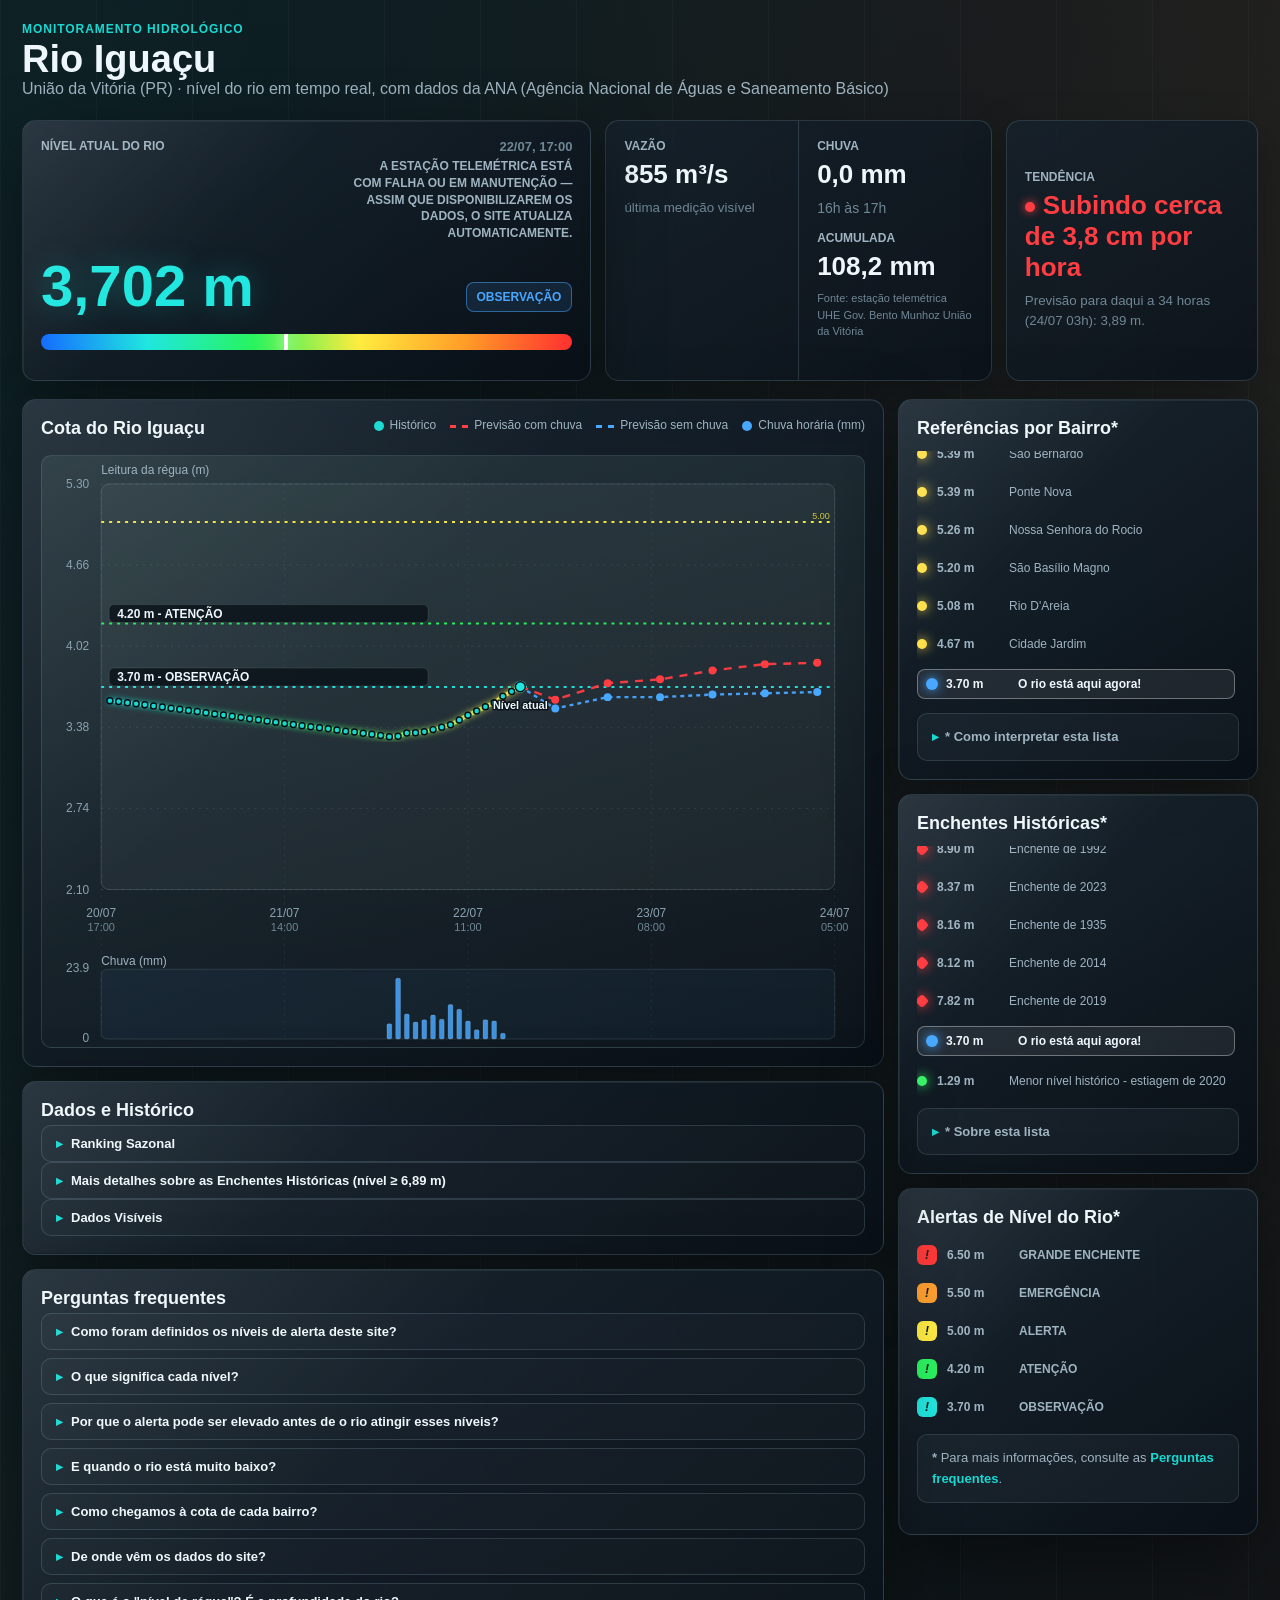
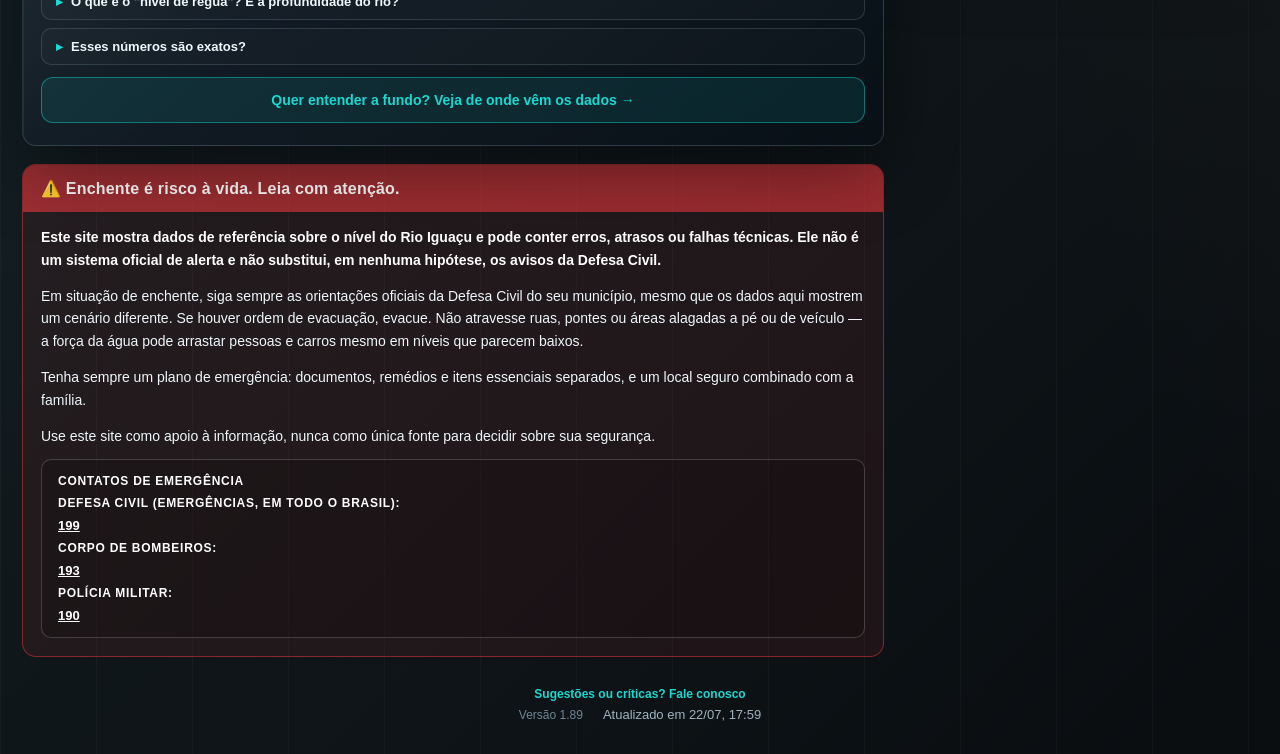
==== public/index.html @ f1416394 "v1.89 - ajustes de espacamento Chuva/Vazao" ====
<!doctype html>
<html lang="pt-BR">
<head>
<meta charset="utf-8">
<meta name="viewport" content="width=device-width, initial-scale=1">
<title>Nível do Rio Iguaçu Hoje - União da Vitória e Porto União | Monitor em Tempo Real</title>
<meta name="description" content="Nível do Rio Iguaçu em tempo real em União da Vitória (PR) e Porto União (SC): cota atual, vazão, chuva, previsão de 48h e alertas de enchente, com dados oficiais da ANA.">
<link rel="canonical" href="https://rioiguacu.com/">
<link rel="icon" href="/favicon.ico" sizes="any">
<link rel="icon" type="image/png" sizes="32x32" href="/favicon-32x32.png">
<link rel="icon" type="image/png" sizes="16x16" href="/favicon-16x16.png">
<link rel="apple-touch-icon" sizes="180x180" href="/apple-touch-icon.png">
<link rel="icon" type="image/png" sizes="192x192" href="/android-chrome-192x192.png">
<link rel="icon" type="image/png" sizes="512x512" href="/android-chrome-512x512.png">
<meta property="og:type" content="website">
<meta property="og:url" content="https://rioiguacu.com/">
<meta property="og:title" content="Rio Iguaçu Hoje: nível, vazão, chuva e alerta de enchente em tempo real">
<meta property="og:description" content="Site gratuito e público pra acompanhar o Rio Iguaçu em União da Vitória (PR) e Porto União (SC): cota atual, vazão, chuva, previsão de 48h e alertas de enchente, com dados oficiais da ANA, atualizados a cada 5 minutos.">
<meta property="og:image" content="https://rioiguacu.com/og-image.png">
<meta property="og:image:width" content="630">
<meta property="og:image:height" content="630">
<meta property="og:image:alt" content="Logo do Rio Iguaçu Hoje">
<meta property="og:locale" content="pt_BR">
<meta name="twitter:card" content="summary">
<meta name="twitter:title" content="Rio Iguaçu Hoje: nível, vazão, chuva e alerta de enchente em tempo real">
<meta name="twitter:description" content="Site gratuito e público pra acompanhar o Rio Iguaçu em União da Vitória (PR) e Porto União (SC): cota atual, vazão, chuva, previsão de 48h e alertas de enchente, com dados oficiais da ANA.">
<meta name="twitter:image" content="https://rioiguacu.com/og-image.png">
<link rel="stylesheet" href="styles.css?v=1.89">
<script type="application/ld+json">
{
"@context": "https://schema.org",
"@type": "WebSite",
"name": "Monitor Rio Iguaçu",
"url": "https://rioiguacu.com/",
"description": "Monitoramento em tempo real do nível do Rio Iguaçu em União da Vitória (PR) e Porto União (SC), com dados oficiais da ANA (Agência Nacional de Águas e Saneamento Básico).",
"inLanguage": "pt-BR",
"about": {
"@type": "Place",
"name": "Rio Iguaçu em União da Vitória e Porto União"
}
}
</script>
</head>
<body>
<main class="shell">
<header class="topbar">
<div>
<p class="eyebrow">Monitoramento Hidrológico</p>
<h1>Rio Iguaçu</h1>
<p class="subtitle">União da Vitória (PR) · nível do rio em tempo real, com dados da ANA (Agência Nacional de Águas e Saneamento Básico)</p>
<p class="source-note" id="sourceNote"></p>
</div>
</header>

<section class="hero-grid">
<article class="level-card depth" data-nosnippet>
<div class="card-head">
<span>Nível atual do rio</span>
<div class="card-head-time">
<strong id="lastTime">--/-- --:--</strong>
<span id="delayWarning" class="delay-warning" hidden>A estação telemétrica está com falha ou em manutenção — assim que disponibilizarem os dados, o site atualiza automaticamente.</span>
</div>
</div>
<div class="level-wrap">
<div id="levelValue" class="level-value">--,-- m</div>
<div id="levelBadge" class="level-badge">Aguardando dados</div>
</div>
<div class="gauge">
<div class="gauge-fill"></div>
<div id="gaugeMarker" class="gauge-marker"></div>
</div>
</article>

<article class="metric-card metric-split" data-nosnippet>
<div class="metric-block">
<span>Vazão</span>
<strong id="flowValue">-- m³/s</strong>
<small>última medição visível</small>
</div>
<div class="metric-block">
<span>Chuva</span>
<strong id="rainValue">-- mm</strong>
<small id="rainHora" class="rain-hora">--h às --h</small>
<span class="rain-accum-label">Acumulada</span>
<strong id="rainAccum">-- mm</strong>
<small class="rain-fonte">Fonte: estação telemétrica UHE Gov. Bento Munhoz União da Vitória</small>
</div>
</article>

<article class="metric-card" data-nosnippet>
<span>Tendência</span>
<strong id="trendValue">--</strong>
<small id="forecastAlert">previsão em análise</small>
</article>
</section>

<section class="main-grid">
<article class="chart-panel depth">
<div class="panel-title">
<div>
<h2>Cota do Rio Iguaçu</h2>
</div>
<div class="legend-mini">
<span><i class="dot history"></i>Histórico</span>
<span id="legendForecastSingle" hidden><i class="line wet"></i>Previsão</span>
<span id="legendForecastWet"><i class="line wet"></i>Previsão com chuva</span>
<span id="legendForecastDry"><i class="line dry"></i>Previsão sem chuva</span>
<span><i class="dot rain"></i>Chuva horária (mm)</span>
</div>
</div>
<div class="chart-wrap">
<div id="chart" class="chart"></div>
<div id="chartTooltip" class="chart-tooltip" hidden></div>
</div>
<pre id="diagnosticBox" class="diagnostic" hidden></pre>
</article>

<aside class="side-panel">
<article class="references depth">
<h2>Referências por Bairro*</h2>
<div id="bairrosList" class="reference-list"></div>
<details class="reference-note">
<summary><span class="note-mark">*</span> Como interpretar esta lista</summary>
<p>A cota de cada bairro mostra com quantos metros na régua do rio a água começa a alcançar os primeiros terrenos daquele bairro (as partes mais baixas). É um valor aproximado e estimado — não deve ser tomado como certeza: a situação real pode variar conforme a localização e a altura do seu terreno dentro do bairro — há casas que a água alcança antes, e outras bem depois. O cálculo usa os endereços do Censo do IBGE e o mapa de altitudes do terreno do Governo do Paraná. Estas informações não substituem os avisos oficiais: em caso de emergência, siga sempre a Defesa Civil (fone 199).</p>
</details>
</article>
<article class="references depth">
<h2>Enchentes Históricas*</h2>
<div id="enchentesList" class="reference-list"></div>
<details class="reference-note">
<summary><span class="note-mark">*</span> Sobre esta lista</summary>
<p>Maiores enchentes já registradas e o menor nível histórico, para comparação com o nível atual do rio.</p>
</details>
</article>
<article class="alerts depth">
<h2>Alertas de Nível do Rio*</h2>
<div id="alertList" class="alert-list"></div>
<p class="reference-note"><span class="note-mark">*</span> Para mais informações, consulte as <a href="#faqSection">Perguntas frequentes</a>.</p>
</article>
</aside>

<section class="tabs-panel depth">
<h2>Dados e Histórico</h2>
<div class="faq-list">

<details class="faq-item">
<summary>Ranking Sazonal</summary>
<div class="ranking-grid" style="margin-top:10px;">
<p class="subtitle rank-sub-1" style="margin-bottom:6px;"><strong>Todos os anos</strong> — em que mês o rio atingiu o pico de cada ano (o nível mais alto do ano) · 1930–2025</p>
<div class="table-wrap table-wrap-full rank-table-1">
<table>
<thead><tr><th>Mês</th><th>Anos em que foi o pico do ano</th></tr></thead>
<tbody>
<tr><td>Outubro</td><td>20</td></tr>
<tr><td>Junho</td><td>13</td></tr>
<tr><td>Julho</td><td>9</td></tr>
<tr><td>Maio</td><td>8</td></tr>
<tr><td>Agosto</td><td>8</td></tr>
<tr><td>Dezembro</td><td>8</td></tr>
<tr><td>Janeiro</td><td>7</td></tr>
<tr><td>Setembro</td><td>7</td></tr>
<tr><td>Março</td><td>5</td></tr>
<tr><td>Fevereiro</td><td>4</td></tr>
<tr><td>Novembro</td><td>4</td></tr>
<tr><td>Abril</td><td>3</td></tr>
</tbody>
</table>
</div>
<p class="subtitle rank-sub-2" style="margin-bottom:6px;"><strong>Só as grandes enchentes</strong> — em que mês ocorreu o pico de cada episódio de cheia (nível ≥ 6,89 m) · 1930–2025</p>
<div class="table-wrap table-wrap-full rank-table-2">
<table>
<thead><tr><th>Mês</th><th>Episódios de cheia (≥6,89 m)</th></tr></thead>
<tbody>
<tr><td>Outubro</td><td>4</td></tr>
<tr><td>Junho</td><td>3</td></tr>
<tr><td>Janeiro</td><td>1</td></tr>
<tr><td>Maio</td><td>1</td></tr>
<tr><td>Julho</td><td>1</td></tr>
<tr><td>Agosto</td><td>1</td></tr>
<tr><td>Setembro</td><td>1</td></tr>
<tr><td>Fevereiro</td><td>0</td></tr>
<tr><td>Março</td><td>0</td></tr>
<tr><td>Abril</td><td>0</td></tr>
<tr><td>Novembro</td><td>0</td></tr>
<tr><td>Dezembro</td><td>0</td></tr>
</tbody>
</table>
</div>
</div>
<p class="reference-note">Fonte: ANA/HidroWeb (estação 65310000, série histórica 1930–2023) e estação telemétrica 65310001 (2024 em diante).</p>
</details>

<details class="faq-item">
<summary>Mais detalhes sobre as Enchentes Históricas (nível ≥ 6,89 m)</summary>
<p class="subtitle" style="margin:10px 0 10px;">Todos os episódios de enchente registrados desde 1930: data de início e fim, duração e o dia em que o rio atingiu o pico.</p>
<div class="table-wrap table-wrap-full">
<table>
<thead>
<tr>
<th>Início</th>
<th>Fim</th>
<th>Duração (dias)</th>
<th>Nível de pico (m)</th>
<th>Data do pico</th>
<th>Mês do pico</th>
</tr>
</thead>
<tbody>
<tr>
<td>08/07/1983</td>
<td>06/08/1983</td>
<td>30</td>
<td>10,42 m</td>
<td>18/07/1983</td>
<td>Julho</td>
</tr>
<tr>
<td>30/05/1992</td>
<td>17/06/1992</td>
<td>19</td>
<td>8,90 m</td>
<td>08/06/1992</td>
<td>Junho</td>
</tr>
<tr>
<td>10/10/2023</td>
<td>17/11/2023</td>
<td>39</td>
<td>8,37 m</td>
<td>20/10/2023</td>
<td>Outubro</td>
</tr>
<tr>
<td>09/10/1935</td>
<td>25/10/1935</td>
<td>17</td>
<td>8,16 m</td>
<td>17/10/1935</td>
<td>Outubro</td>
</tr>
<tr>
<td>09/06/2014</td>
<td>23/06/2014</td>
<td>15</td>
<td>8,12 m</td>
<td>17/06/2014</td>
<td>Junho</td>
</tr>
<tr>
<td>06/06/2019</td>
<td>11/06/2019</td>
<td>6</td>
<td>7,82 m</td>
<td>08/06/2019</td>
<td>Junho</td>
</tr>
<tr>
<td>03/08/1957</td>
<td>22/08/1957</td>
<td>20</td>
<td>7,28 m</td>
<td>20/08/1957</td>
<td>Agosto</td>
</tr>
<tr>
<td>05/10/1993</td>
<td>10/10/1993</td>
<td>6</td>
<td>7,25 m</td>
<td>06/10/1993</td>
<td>Outubro</td>
</tr>
<tr>
<td>07/10/1998</td>
<td>15/10/1998</td>
<td>9</td>
<td>7,19 m</td>
<td>12/10/1998</td>
<td>Outubro</td>
</tr>
<tr>
<td>08/05/2010</td>
<td>09/05/2010</td>
<td>2</td>
<td>7,00 m</td>
<td>08/05/2010</td>
<td>Maio</td>
</tr>
<tr>
<td>17/09/1957</td>
<td>25/09/1957</td>
<td>9</td>
<td>6,95 m</td>
<td>24/09/1957</td>
<td>Setembro</td>
</tr>
<tr>
<td>13/01/1971</td>
<td>13/01/1971</td>
<td>1</td>
<td>6,89 m</td>
<td>13/01/1971</td>
<td>Janeiro</td>
</tr>
</tbody>
</table>
</div>
<p class="reference-note">Critério: nível ≥ 6,89 m (cheia de 10 anos / limite de zoneamento, SEC-CORPRERI). Dias com esse nível a até 15 dias de intervalo foram agrupados no mesmo episódio. Fonte: ANA/HidroWeb (estação 65310000, série histórica 1930–2023) e estação telemétrica 65310001 (2024 em diante).</p>
</details>

<details class="faq-item" data-nosnippet>
<summary>Dados Visíveis <span id="sourceLabel"></span></summary>
<div class="table-wrap">
<table>
<thead>
<tr>
<th>Data/hora</th>
<th>Régua</th>
<th>Vazão</th>
<th>Chuva</th>
<th>Acum.</th>
</tr>
</thead>
<tbody id="dataRows"></tbody>
</table>
</div>
</details>

</div>
</section>

<section class="faq-panel depth" id="faqSection">
<h2>Perguntas frequentes</h2>
<div class="faq-list">
<details class="faq-item">
<summary>Como foram definidos os níveis de alerta deste site?</summary>
<p>A partir do histórico real do Rio Iguaçu em União da Vitória: quase um século de medições diárias da ANA. Quanto mais raro um nível foi ao longo desse histórico, mais alto o degrau de alerta que ele recebe.</p>
<details>
<summary>Ver metodologia</summary>
<p>Os níveis foram definidos por análise estatística da série histórica de medições diárias do Rio Iguaçu em União da Vitória, mantida pela Agência Nacional de Águas e Saneamento Básico (ANA) desde 1930 — mais de 35 mil registros diários de nível de régua, disponíveis publicamente no portal HidroWeb (estação 65310000).</p>
<p>Dessa série foram calculados dois parâmetros fundamentais: a <strong>média histórica</strong>, de 2,67 m, e o <strong>desvio padrão</strong>, de 1,08 m — medida estatística que expressa quanto o nível do rio costuma variar em torno da média. Aplicando o modelo da <strong>distribuição normal</strong>, ferramenta clássica da estatística para descrever fenômenos naturais, cada nível de alerta corresponde a um grau crescente de afastamento do comportamento habitual do rio — e, portanto, a um grau crescente de raridade.</p>
<p>Como rios não seguem perfeitamente a distribuição normal — o Iguaçu possui um piso físico próximo de 1,30 m, mas não possui teto nas enchentes —, cada limiar foi verificado também por contagem direta na série histórica: a frequência real com que aquele nível foi atingido em 96 anos de medições. Os dois métodos convergem, e são as frequências reais que apresentamos a seguir, por serem verificáveis por qualquer pessoa a partir dos dados públicos.</p>
</details>
</details>

<details class="faq-item">
<summary>O que significa cada nível?</summary>
<p><strong>Observação — 3,70 m · 15% dos dias da história.</strong> Corresponde à média histórica acrescida de um desvio padrão (2,67 + 1,08): o rio deixou sua faixa habitual de operação. Não há efeito sobre áreas urbanas; é o ponto em que o acompanhamento diário passa a ser recomendado.</p>
<p><strong>Atenção — 4,20 m · 10% dos dias da história.</strong> É também o primeiro nível em que o banco de cotas do projeto identifica um endereço com terreno abaixo da linha d'água.</p>
<p><strong>Alerta — 5,00 m · 5% dos dias da história.</strong> Corresponde à média acrescida de dois desvios padrão — na distribuição normal, o limiar clássico de anormalidade estatística. No banco de cotas do projeto, cerca de 50 endereços apresentam terreno abaixo da linha d'água nesta marca.</p>
<p><strong>Emergência — 5,50 m · 2,5% dos dias da história.</strong> Neste nível, o banco de cotas registra uma mudança de escala: o número de endereços com terreno abaixo da linha d'água salta para aproximadamente 380 — mais de 1% dos endereços da cidade. O atingimento deixa de ser pontual: em alguns bairros já aparecem vários pontos de alagamento.</p>
<p><strong>Grande enchente — 6,50 m · menos de 1% dos dias da história.</strong> Aproximadamente 1 em cada 10 endereços da cidade apresenta terreno abaixo da linha d'água (2,5 mil endereços no banco do projeto) — evento raro, mas com atingimento em larga escala quando ocorre.</p>
</details>

<details class="faq-item">
<summary>Por que o alerta pode ser elevado antes de o rio atingir esses níveis?</summary>
<p>Porque a série histórica demonstra que o Iguaçu é capaz de subidas abruptas: 1,78 m em 24 horas (1992) e 3,34 m em 48 horas (2014). Por essa razão, o site monitora também a velocidade de elevação. Quando o rio sobe 0,85 m ou mais em 24 horas — taxa superada em apenas 1% de todas as subidas registradas desde 1930 —, o alerta é elevado em um degrau, independentemente do nível absoluto da régua.</p>
</details>

<details class="faq-item">
<summary>E quando o rio está muito baixo?</summary>
<p>Níveis inferiores a 1,50 m caracterizam estiagem — condição registrada em apenas 2,5% dos dias desde 1930. Foram 59 episódios de estiagem em 96 anos, concentrados quase sempre entre o outono e o início da primavera. A mais longa ocorreu em 2006, com 122 dias; o mínimo histórico é de 1,30 m, registrado em 2020.</p>
</details>

<details class="faq-item">
<summary>Como chegamos à cota de cada bairro?</summary>
<p>Para cada bairro, reunimos todos os seus endereços registrados no Censo do IBGE e associamos a cada um a altitude do terreno, obtida do mapeamento oficial do relevo do Paraná. A cota publicada é o nível de régua em que <strong>1% dos endereços do bairro</strong> fica com o terreno abaixo da linha d'água.</p>
<p>Por que 1%, e não o terreno mais baixo do bairro? Porque o ponto mais baixo é, quase sempre, uma exceção isolada — um terreno encostado no rio, uma faixa de margem — e usá-lo como referência distorceria o número, sugerindo que o bairro inteiro é atingido muito antes do que a realidade mostra. O corte de 1% deixa essas exceções ribeirinhas para trás e marca o ponto em que a água começa, de fato, a alcançar os primeiros terrenos representativos do bairro. A cota só é publicada para bairros com quantidade suficiente de endereços para o cálculo ser estatisticamente válido.</p>
<p>É um valor aproximado e estimado — não deve ser tomado como certeza. A situação real varia conforme a localização e a altura de cada terreno dentro do bairro: há casas que a água alcança antes, e outras bem depois.</p>
</details>

<details class="faq-item">
<summary>De onde vêm os dados do site?</summary>
<p><strong>Nível do rio:</strong> da Agência Nacional de Águas e Saneamento Básico (ANA), autarquia federal responsável pela rede nacional de monitoramento dos rios brasileiros. A estação telemétrica de União da Vitória (código 65310001) mede o nível a cada hora desde 2024 e é ela que permite ao site mostrar o rio "agora"; a estação fluviométrica (código 65310000), com série contínua entre 1930 e 2023 e mais de 35 mil dias de registro, sustenta os níveis de alerta e as estatísticas históricas do site. Ambas ficam publicadas no HidroWeb, o portal público de dados da ANA, e todos os cálculos deste site podem ser reproduzidos a partir dessas bases.</p>
<p><strong>Previsão de 48 horas:</strong> não é um cálculo feito por este site, mas também não é um alerta oficial da Defesa Civil.</p>
<p><strong>Endereços:</strong> do Cadastro Nacional de Endereços para Fins Estatísticos (CNEFE), mantido pelo IBGE e atualizado a cada Censo — sempre de forma agregada, sem identificar moradores.</p>
<p><strong>Altitude dos terrenos:</strong> do mapeamento oficial do relevo publicado no GeoPR, portal do Instituto Água e Terra (IAT), órgão do Governo do Paraná responsável pelo meio ambiente e pelos recursos hídricos do estado. O levantamento é aerofotogramétrico a laser, de 2012, com margem de erro que pode alcançar dezenas de centímetros — por isso as cotas por bairro são tratadas como estimativas, com verificação de campo em andamento.</p>
</details>

<details class="faq-item">
<summary>O que é o "nível de régua"? É a profundidade do rio?</summary>
<p>Não é profundidade. A régua é uma escala fixada na margem, e o "zero" dela não é o fundo do rio: é um ponto de referência fixo, escolhido abaixo do nível das águas mais baixas. O que o site mostra — "rio a 4,00 m" — é a altura da água acima desse zero.</p>
<p>O zero da régua de União da Vitória está na cota altimétrica de 739,61 m (altitude em relação à referência oficial de nível do mar usada no Brasil). Isso permite a conversão que sustenta todo o estudo: rio a 4,00 m de régua significa água na altitude de 743,61 m. Como a altitude dos terrenos da cidade é medida na mesma referência, dá para comparar diretamente o nível do rio com a altura de cada bairro — é assim que nascem as cotas por bairro exibidas no site.</p>
</details>

<details class="faq-item">
<summary>Esses números são exatos?</summary>
<p>Os níveis do rio, sim — provêm das medições oficiais da ANA. As cotas de terreno, contudo, são estimativas: derivam do levantamento cartográfico do GeoPR/IAT, cuja margem de erro pode alcançar dezenas de centímetros, os terrenos variam dentro de uma mesma rua, e a verificação de campo encontra-se em andamento. As contagens de endereços devem, portanto, ser lidas como ordens de grandeza — não como afirmação sobre qualquer imóvel específico. Estes níveis constituem referência de planejamento, não garantia. Em situação de cheia, prevalecem as orientações dos órgãos oficiais de proteção e defesa civil.</p>
</details>

<a href="estudo.html" class="faq-cta-button">Quer entender a fundo? Veja de onde vêm os dados →</a>
</div>
</section>
</section>

<div class="safety-warning">
<h3>⚠️ Enchente é risco à vida. Leia com atenção.</h3>
<p>Este site mostra dados de referência sobre o nível do Rio Iguaçu e pode conter erros, atrasos ou falhas técnicas. Ele não é um sistema oficial de alerta e não substitui, em nenhuma hipótese, os avisos da Defesa Civil.</p>
<p>Em situação de enchente, siga sempre as orientações oficiais da Defesa Civil do seu município, mesmo que os dados aqui mostrem um cenário diferente. Se houver ordem de evacuação, evacue. Não atravesse ruas, pontes ou áreas alagadas a pé ou de veículo — a força da água pode arrastar pessoas e carros mesmo em níveis que parecem baixos.</p>
<p>Tenha sempre um plano de emergência: documentos, remédios e itens essenciais separados, e um local seguro combinado com a família.</p>
<p>Use este site como apoio à informação, nunca como única fonte para decidir sobre sua segurança.</p>
<div class="safety-contacts">
<strong>Contatos de Emergência</strong>
<ul class="emergency-list">
<li><strong>Defesa Civil (emergências, em todo o Brasil):</strong> <a href="tel:199">199</a></li>
<li><strong>Corpo de Bombeiros:</strong> <a href="tel:193">193</a></li>
<li><strong>Polícia Militar:</strong> <a href="tel:190">190</a></li>
</ul>
</div>
</div>

<footer class="version-footer">
<div class="footer-contact"><a href="mailto:contato@rioiguacu.com">Sugestões ou críticas? Fale conosco</a></div>
<div class="footer-status">
<span>Versão 1.89</span>
<span id="visitCounter" class="visit-counter"></span>
<span id="syncStatus" class="sync">Iniciando...</span>
</div>
</footer>
</main>

<script src="app.js?v=1.89"></script>
</body>
</html>
---- public/styles.css ----
:root {
  color-scheme: dark;
  --bg: #0b1117;
  --bg2: #111b23;
  --panel: rgba(20, 31, 40, .86);
  --panel2: rgba(15, 23, 31, .94);
  --line: rgba(150, 186, 205, .20);
  --text: #eef7fb;
  --soft: #9fb4c1;
  --muted: #6f8795;
  --cyan: #18d9d2;
  --blue: #48a7ff;
  --green: #39f46b;
  --yellow: #ffe04a;
  --orange: #ff9f2e;
  --red: #ff3d42;
  --shadow: 0 24px 70px rgba(0, 0, 0, .42);
}

* {
  box-sizing: border-box;
}

body {
  margin: 0;
  min-height: 100vh;
  font-family: "Segoe UI", Arial, sans-serif;
  background:
    linear-gradient(115deg, rgba(36, 97, 83, .22), transparent 42%),
    linear-gradient(245deg, rgba(110, 67, 33, .18), transparent 44%),
    repeating-linear-gradient(90deg, rgba(255,255,255,.026) 0 1px, transparent 1px 96px),
    linear-gradient(135deg, #071019 0%, #121b1f 48%, #0a0d10 100%);
  color: var(--text);
}

.shell {
  width: min(1780px, 100%);
  margin: 0 auto;
  padding: 22px;
}

.topbar,
.hero-grid,
.main-grid {
  margin-bottom: 18px;
}

.topbar {
  display: flex;
  align-items: center;
  justify-content: space-between;
  gap: 18px;
}

.eyebrow {
  margin: 0 0 4px;
  color: var(--cyan);
  font-size: 12px;
  font-weight: 800;
  letter-spacing: .08em;
  text-transform: uppercase;
}

h1,
h2,
p {
  margin-top: 0;
}

h1 {
  margin-bottom: 2px;
  font-size: 38px;
  line-height: 1;
}

h2 {
  margin-bottom: 4px;
  font-size: 18px;
}

.subtitle {
  margin-bottom: 0;
  color: var(--soft);
}

.source-note {
  margin: 4px 0 0;
  color: var(--muted);
  font-size: 12px;
}

.actions {
  display: flex;
  align-items: center;
  gap: 12px;
}

.sync {
  color: var(--soft);
  font-size: 13px;
}

.primary-button {
  height: 38px;
  border: 1px solid rgba(24, 217, 210, .55);
  border-radius: 8px;
  padding: 0 18px;
  color: #031417;
  font-weight: 800;
  background: linear-gradient(135deg, #3fffe8, #69a9ff);
  box-shadow: 0 10px 26px rgba(24, 217, 210, .20);
  cursor: pointer;
}

.primary-button:disabled {
  opacity: .65;
  cursor: wait;
}

.depth {
  position: relative;
  border: 1px solid var(--line);
  border-radius: 14px;
  background: linear-gradient(145deg, rgba(26, 39, 50, .92), rgba(9, 16, 23, .94));
  box-shadow: var(--shadow), inset 1px 1px 0 rgba(255, 255, 255, .07);
}

.depth::before {
  content: "";
  position: absolute;
  inset: 1px;
  border-radius: 12px;
  pointer-events: none;
  background: linear-gradient(135deg, rgba(255, 255, 255, .08), transparent 38%);
}

.hero-grid {
  display: grid;
  grid-template-columns: minmax(360px, 1.4fr) minmax(280px, .95fr) minmax(180px, .62fr);
  gap: 14px;
}

.level-card,
.metric-card,
.chart-panel,
.references,
.alerts,
.table-panel {
  padding: 18px;
}

.card-head,
.panel-title {
  display: flex;
  justify-content: space-between;
  gap: 14px;
}

.card-head span,
.metric-card span {
  color: var(--soft);
  font-size: 12px;
  font-weight: 800;
  text-transform: uppercase;
}

.card-head strong {
  color: var(--muted);
  font-size: 13px;
}

.card-head-time {
  display: flex;
  flex-direction: column;
  align-items: flex-end;
  gap: 4px;
}

.delay-warning {
  color: var(--muted);
  font-size: 12px;
  font-weight: 400;
  text-align: right;
  max-width: 220px;
  line-height: 1.4;
}

.level-wrap {
  display: flex;
  align-items: end;
  justify-content: space-between;
  gap: 12px;
  margin-top: 18px;
}

.level-value {
  font-size: 58px;
  line-height: .9;
  font-weight: 900;
  color: var(--cyan);
  text-shadow: 0 0 30px rgba(24, 217, 210, .32);
}

.level-badge {
  max-width: 270px;
  border: 1px solid rgba(24, 217, 210, .26);
  border-radius: 8px;
  padding: 7px 10px;
  color: var(--cyan);
  background: rgba(24, 217, 210, .08);
  font-size: 12px;
  font-weight: 800;
  text-align: right;
}

.level-badge.badge-moderada {
  border-color: rgba(255, 224, 74, .5);
  color: var(--yellow);
  background: rgba(255, 224, 74, .12);
}

.level-badge.badge-alta {
  border-color: rgba(255, 159, 46, .55);
  color: var(--orange);
  background: rgba(255, 159, 46, .14);
}

.level-badge.badge-muito-alta {
  border-color: rgba(255, 61, 66, .6);
  color: var(--red);
  background: rgba(255, 61, 66, .16);
}

.level-badge.badge-observacao {
  border-color: rgba(72, 167, 255, .5);
  color: var(--blue);
  background: rgba(72, 167, 255, .12);
}

.level-badge.badge-critico {
  display: flex;
  align-items: center;
  justify-content: flex-end;
  gap: 7px;
  border-color: rgba(255, 61, 66, .75);
  color: var(--red);
  background: rgba(255, 61, 66, .18);
  animation: badge-critico-pulse 1s ease-in-out infinite;
}

.siren-dot {
  display: inline-block;
  flex: none;
  width: 11px;
  height: 11px;
  border-radius: 50%;
  animation: siren-flash .6s steps(2, start) infinite;
}

@keyframes siren-flash {
  0% { background: #ff3d42; box-shadow: 0 0 8px #ff3d42, 0 0 16px rgba(255, 61, 66, .8); }
  50% { background: #2b6bff; box-shadow: 0 0 8px #2b6bff, 0 0 16px rgba(43, 107, 255, .8); }
}

@keyframes badge-critico-pulse {
  0%, 100% { box-shadow: 0 0 0 rgba(255, 61, 66, 0); }
  50% { box-shadow: 0 0 20px rgba(255, 61, 66, .5); }
}

.gauge {
  position: relative;
  height: 16px;
  margin: 22px 0 12px;
  border-radius: 999px;
  background: #13202a;
  box-shadow: inset 0 2px 8px rgba(0, 0, 0, .55);
  overflow: hidden;
}

.gauge-fill {
  position: absolute;
  inset: 0;
  background: linear-gradient(90deg, #156cff, #20e7e0, #28f45e, #ffec3f, #ff9c28, #ff3030);
}

.gauge-marker {
  position: absolute;
  top: -4px;
  width: 4px;
  height: 24px;
  border-radius: 4px;
  background: #fff;
  box-shadow: 0 0 14px rgba(255, 255, 255, .8);
}
.gauge-ticks {
  position: relative;
  height: 14px;
  margin: 2px 0 4px;
}

.gauge-ticks span {
  position: absolute;
  top: 0;
  transform: translateX(-50%);
  font-size: 10px;
  font-weight: 700;
  color: var(--muted);
  white-space: nowrap;
}

.gauge-ticks span:first-child {
  transform: none;
}

.gauge-ticks span:last-child {
  transform: translateX(-100%);
}

.situation {
  margin-bottom: 0;
  color: var(--soft);
  font-size: 13px;
}

.metric-card {
  display: flex;
  flex-direction: column;
  justify-content: center;
  border: 1px solid var(--line);
  border-radius: 14px;
  background: linear-gradient(145deg, rgba(22, 34, 45, .78), rgba(12, 19, 27, .9));
  box-shadow: 0 16px 44px rgba(0, 0, 0, .28);
}

/* Espaço acima do valor grande (rótulo -> valor) reduzido de 14px pra 6px --
   pedido do usuário, 22/07/2026, v1.89: ficava muita distância entre "CHUVA"
   e "0,0 mm", e entre "ACUMULADA" e "108,2 mm". Afeta igualmente #flowValue
   e #trendValue (mesma regra genérica), o que é desejado -- deixa todos os
   rótulos mais próximos dos valores. */
.metric-card strong {
  display: block;
  margin: 6px 0 8px;
  font-size: 26px;
}

.metric-card small {
  color: var(--muted);
  line-height: 1.5;
}

/* Linha "08h às 09h" abaixo do valor de chuva -- indica o intervalo de 1h
   coberto por "Chuva X mm" (pedido do usuário, 22/07/2026, v1.83). Ficou do
   mesmo tamanho de #rainAccum na v1.85 (14px), mas na v1.86 o #rainAccum
   subiu pra 26px (mesmo tamanho do valor grande) e .rain-hora ficou em
   14px -- usuário só pediu pra aumentar o acumulado dessa vez, não o
   horário. Se pedir pra igualar de novo, reavaliar os dois tamanhos juntos. */
.rain-hora {
  display: block;
  font-size: 14px;
}

/* "Acumulada" (rótulo) + #rainAccum (valor "X mm") reestruturados na v1.88
   pra ficar exatamente como "Chuva" + #rainValue: um <span> de rótulo
   (pega o estilo de ".metric-card span" automaticamente -- mesmo
   uppercase/cinza/12px do resto) seguido de um <strong> pro valor grande
   (pega ".metric-card strong" automaticamente -- mesmo 26px/22px, branco,
   negrito de "0,0 mm"). Antes (v1.83-v1.87) "acumulada X mm" era um único
   <small> com o texto inteiro junto, o que fazia a palavra "acumulada"
   ficar do mesmo tamanho gigante do valor e quebrar linha de forma feia.
   Pedido do usuário, 22/07/2026. Sem CSS próprio agora -- só a marcação
   HTML mudou (index.html), os elementos herdam os estilos genéricos. */

/* Espaço entre "16h às 17h" (.rain-hora) e "ACUMULADA" aumentado -- sem essa
   margem os dois ficavam quase colados (span/small não têm margem própria).
   Pedido do usuário, 22/07/2026, v1.89. */
.rain-accum-label {
  margin-top: 12px;
}

/* "Fonte: ..." abaixo de "acumulada X mm" -- pedido do usuário, 22/07/2026,
   v1.84. Fica discreta, no mesmo estilo de .rain-hora. */
.rain-fonte {
  display: block;
  font-size: 11px;
  line-height: 1.4;
}

.metric-split {
  flex-direction: row;
  padding: 0;
}

/* Alinhamento do conteúdo ao topo (era "center") -- com o bloco de Chuva mais
   alto (5 linhas: rótulo, valor, horário, "acumulada", valor, fonte), o
   bloco de Vazão (só 3 linhas) ficava com o conteúdo centralizado no meio de
   um card muito mais alto que o necessário, parecendo um objeto grande
   demais pro pouco texto. Pedido do usuário, 22/07/2026, v1.89. Só afeta
   Vazão/Chuva (.metric-block, dentro de .metric-split) -- não afeta o card
   "Tendência" (é .metric-card direto, sem .metric-block, mantém center). */
.metric-block {
  flex: 1;
  min-width: 0;
  padding: 18px;
  display: flex;
  flex-direction: column;
  justify-content: flex-start;
}

.metric-block:first-child {
  border-right: 1px solid var(--line);
}

.trend-dot {
  display: inline-block;
  width: 10px;
  height: 10px;
  margin-right: 8px;
  border-radius: 50%;
  vertical-align: middle;
  box-shadow: 0 0 10px currentColor;
}

.main-grid {
  display: grid;
  grid-template-columns: minmax(720px, 1fr) 360px;
  grid-template-areas:
    "chart side"
    "history side"
    "faq side";
  align-items: start;
  gap: 14px;
}

.chart-panel {
  grid-area: chart;
  min-height: 570px;
}

.side-panel {
  grid-area: side;
}

.tabs-panel {
  grid-area: history;
}

.faq-panel {
  grid-area: faq;
}

.panel-title {
  align-items: start;
  margin-bottom: 12px;
}

.panel-title p {
  color: var(--soft);
  font-size: 13px;
  margin-bottom: 0;
}

.legend-mini {
  display: flex;
  flex-wrap: wrap;
  justify-content: end;
  gap: 8px 14px;
  min-width: 260px;
  color: var(--soft);
  font-size: 12px;
}

.dot,
.line {
  display: inline-block;
  margin-right: 6px;
  vertical-align: middle;
}

.dot {
  width: 10px;
  height: 10px;
  border-radius: 50%;
}

.history {
  background: var(--cyan);
}

.rain {
  background: var(--blue);
}

.line {
  width: 18px;
  border-top: 3px dashed currentColor;
}

.wet {
  color: var(--red);
}

.dry {
  color: var(--blue);
}

.chart-wrap {
  position: relative;
}

.chart {
  height: 485px;
  border: 1px solid rgba(150, 186, 205, .18);
  border-radius: 10px;
  background: linear-gradient(180deg, rgba(184, 248, 224, .08), rgba(255, 255, 255, .02));
  overflow: hidden;
}

.chart svg {
  width: 100%;
  height: 100%;
  display: block;
}

.chart-hit {
  cursor: pointer;
}

.chart-tooltip {
  position: absolute;
  pointer-events: none;
  transform: translate(-50%, -100%);
  background: rgba(8, 16, 22, .94);
  border: 1px solid rgba(255, 255, 255, .16);
  border-radius: 7px;
  padding: 7px 11px;
  font-size: 12px;
  line-height: 1.5;
  color: var(--text);
  white-space: nowrap;
  z-index: 5;
  box-shadow: 0 6px 18px rgba(0, 0, 0, .4);
}

.chart-tooltip strong {
  color: var(--cyan);
  font-size: 14px;
}

.chart-tooltip span {
  color: var(--soft);
}

.side-panel {
  display: grid;
  gap: 14px;
}

.reference-list,
.alert-list {
  display: grid;
  gap: 8px;
  margin-top: 12px;
}

.reference-list {
  max-height: 250px;
  overflow-y: auto;
  padding-right: 4px;
  scrollbar-width: thin;
  scrollbar-color: rgba(180, 215, 230, .35) transparent;
}

.reference-list::-webkit-scrollbar {
  width: 6px;
}

.reference-list::-webkit-scrollbar-thumb {
  background: rgba(180, 215, 230, .35);
  border-radius: 6px;
}

.ref-row,
.alert-row {
  display: grid;
  grid-template-columns: 12px 64px 1fr;
  align-items: center;
  gap: 8px;
  min-height: 30px;
  color: var(--soft);
  font-size: 12px;
}

.swatch {
  width: 10px;
  height: 10px;
  border-radius: 50%;
  box-shadow: 0 0 12px currentColor;
}

.swatch-event {
  border-radius: 3px;
  transform: rotate(45deg);
}

.nowrap {
  white-space: nowrap;
}

.reference-note {
  margin-top: 12px;
  padding: 12px 14px;
  border-radius: 10px;
  background: rgba(159, 180, 193, .06);
  border: 1px solid rgba(180, 215, 230, .14);
  font-size: 13px;
  line-height: 1.65;
  color: var(--soft);
}

.reference-note .note-mark {
  color: var(--soft);
  font-weight: 800;
}

.reference-note summary {
  cursor: pointer;
  font-weight: 700;
  color: var(--soft);
  list-style: none;
}

.reference-note summary::-webkit-details-marker {
  display: none;
}

.reference-note summary::before {
  content: "▸";
  display: inline-block;
  margin-right: 6px;
  color: var(--cyan);
  transition: transform .15s ease;
}

.reference-note[open] summary::before {
  transform: rotate(90deg);
}

.reference-note p {
  margin: 10px 0 0;
  text-align: justify;
}

.reference-note a {
  color: var(--cyan);
  font-weight: 800;
  text-decoration: none;
}

.reference-note a:hover {
  text-decoration: underline;
}

.faq-item p a {
  color: var(--cyan);
  font-weight: 800;
  text-decoration: none;
}

.faq-item p a:hover {
  text-decoration: underline;
}

.faq-cta-button {
  display: block;
  text-align: center;
  margin: 4px 0;
  padding: 14px 18px;
  border-radius: 12px;
  border: 1px solid rgba(24, 217, 210, .45);
  background: rgba(24, 217, 210, .10);
  color: var(--cyan);
  font-weight: 800;
  font-size: 14px;
  text-decoration: none;
  transition: background .15s ease, border-color .15s ease;
}

.faq-cta-button:hover {
  background: rgba(24, 217, 210, .18);
  border-color: rgba(24, 217, 210, .7);
}

.ref-row-current {
  position: relative;
  margin: 2px 0;
  padding: 6px 8px;
  border: 1px solid rgba(255, 255, 255, .35);
  border-radius: 8px;
  background: rgba(255, 255, 255, .08);
  color: var(--text);
  font-weight: 800;
  animation: current-pulse 2.2s ease-in-out infinite;
}

.ref-row-current strong {
  color: var(--text);
}

.ref-row-current span {
  color: var(--text);
}

.current-dot {
  width: 12px;
  height: 12px;
  animation: current-dot-pulse 1.6s ease-in-out infinite;
}

@keyframes current-pulse {
  0%, 100% { box-shadow: 0 0 0 rgba(255, 255, 255, 0); }
  50% { box-shadow: 0 0 18px rgba(255, 255, 255, .22); }
}

@keyframes current-dot-pulse {
  0%, 100% { transform: scale(1); }
  50% { transform: scale(1.35); }
}

.alert-row {
  grid-template-columns: 22px 64px 1fr;
  font-weight: 800;
}

.alert-icon {
  display: grid;
  place-items: center;
  width: 20px;
  height: 20px;
  border-radius: 6px;
  color: #06120b;
  background: var(--green);
}

.tabs-panel {
  padding: 18px;
}

.tabs-nav {
  display: flex;
  flex-wrap: wrap;
  gap: 8px;
}

.tab-btn {
  padding: 10px 16px;
  border-radius: 8px;
  border: 1px solid var(--line);
  background: rgba(255, 255, 255, .03);
  color: var(--soft);
  font-size: 13px;
  font-weight: 800;
  cursor: pointer;
  transition: background .15s ease, color .15s ease, border-color .15s ease;
}

.tab-btn:hover {
  color: var(--text);
  border-color: rgba(180, 215, 230, .35);
}

.tab-btn.active {
  color: #04141a;
  background: linear-gradient(135deg, #3fffe8, #69a9ff);
  border-color: transparent;
}

.tab-panel {
  margin-top: 16px;
}

.compact {
  align-items: center;
}

.compact a {
  color: var(--cyan);
  text-decoration: none;
  font-size: 13px;
  font-weight: 800;
}

#sourceLabel {
  font-size: 13px;
  font-weight: 400;
  color: var(--muted);
  opacity: .8;
}

.table-wrap {
  max-height: 310px;
  overflow: auto;
  border: 1px solid rgba(150, 186, 205, .16);
  border-radius: 10px;
}

.table-wrap-full {
  max-height: none;
  overflow-x: auto;
  overflow-y: visible;
}

.table-wrap-full th,
.table-wrap-full td {
  white-space: nowrap;
}

table {
  width: 100%;
  border-collapse: collapse;
  font-size: 13px;
}

th,
td {
  padding: 10px 12px;
  text-align: left;
  border-bottom: 1px solid rgba(150, 186, 205, .10);
}

th {
  position: sticky;
  top: 0;
  z-index: 1;
  color: var(--soft);
  background: #111c25;
  font-size: 11px;
  text-transform: uppercase;
}

td {
  color: #dce9ef;
}

.error {
  color: #ffb3b5;
}

.warning {
  color: #ffe08a;
}

.diagnostic {
  margin: 12px 0 0;
  max-height: 130px;
  overflow: auto;
  border: 1px solid rgba(255, 224, 138, .24);
  border-radius: 8px;
  padding: 10px;
  color: #ffe08a;
  background: rgba(35, 25, 8, .58);
  font-size: 12px;
  white-space: pre-wrap;
}

.current-point-ring {
  transform-box: fill-box;
  transform-origin: center;
  animation: current-point-ping 1.8s ease-out infinite;
}

.current-point-dot {
  transform-box: fill-box;
  transform-origin: center;
  animation: current-point-pulse 1.8s ease-in-out infinite;
}

.current-point-label {
  paint-order: stroke;
  stroke: rgba(7, 16, 25, .85);
  stroke-width: 3px;
  stroke-linejoin: round;
}

@keyframes current-point-ping {
  0% { transform: scale(1); opacity: .85; }
  100% { transform: scale(2.8); opacity: 0; }
}

@keyframes current-point-pulse {
  0%, 100% { transform: scale(1); }
  50% { transform: scale(1.3); }
}

.version-footer {
  display: flex;
  flex-direction: column;
  align-items: center;
  justify-content: center;
  gap: 6px;
  margin-top: 6px;
  padding: 10px;
  color: var(--muted);
  font-size: 12px;
}

.footer-status {
  display: flex;
  flex-wrap: wrap;
  align-items: center;
  justify-content: center;
  gap: 10px;
}

.version-footer a {
  color: var(--cyan);
  text-decoration: none;
  font-weight: 800;
}

.visit-counter {
  color: var(--muted);
  opacity: .85;
}

@media (max-width: 1120px) {
  .hero-grid,
  .main-grid {
    grid-template-columns: 1fr;
  }

  .topbar,
  .panel-title,
  .level-wrap {
    align-items: start;
    flex-direction: column;
  }

  .legend-mini {
    justify-content: start;
  }

  .main-grid {
    grid-template-columns: 1fr;
    grid-template-areas:
      "chart"
      "side"
      "history"
      "faq";
  }

}

@media (max-width: 640px) {
  .shell {
    padding: 12px;
  }

  h1 {
    font-size: 28px;
  }

  .level-value {
    font-size: 42px;
  }

  .level-badge {
    max-width: 100%;
    text-align: left;
  }

  .chart-panel {
    min-height: auto;
  }

  .chart {
    height: 320px;
  }

  .legend-mini {
    font-size: 11px;
    gap: 6px 10px;
  }

  .metric-split {
    flex-direction: row;
  }

  .metric-block {
    padding: 14px;
  }

  .metric-card strong {
    font-size: 22px;
  }

  .ref-row,
  .alert-row {
    grid-template-columns: 12px 54px 1fr;
    font-size: 11px;
  }
}

.safety-warning {
  background: rgba(255, 61, 66, .08);
  border: 1px solid rgba(255, 61, 66, .45);
  border-radius: 14px;
  margin-bottom: 20px;
  overflow: hidden;
  /* Mesma largura da coluna do FAQ/gráfico/histórico em .main-grid (coluna 1,
     minmax(720px, 1fr)) -- antes o bloco esticava até a largura total do
     .shell, bem maior que a coluna 360px + 14px de gap reservada pro
     side-panel. 374px = 360px (side-panel) + 14px (gap). Pedido do usuário,
     20/07/2026: "MANTENHA O TAMANHO DO BLOCO ANTERIOR PERGUNTAS FREQUENTES". */
  max-width: calc(100% - 374px);
}

/* Este bloco precisa vir DEPOIS da regra .safety-warning acima (não dentro
   do primeiro @media (max-width: 1120px), lá em cima no arquivo) -- CSS
   resolve empate de especificidade pela ordem de origem, então uma regra
   de media query que aparece ANTES da regra base é irrelevante: a regra
   base (sem @media), por vir depois no arquivo, sempre vencia e o
   max-width: calc(100% - 374px) ficava aplicado mesmo no celular, dando
   largura negativa e quebrando o layout. Bug introduzido na v1.72,
   corrigido na v1.73 (usuário reportou "estragou no modo celular").
   Abaixo de 1120px o main-grid vira coluna única (100% de largura) -- o
   safety-warning acompanha, senão ficaria mais estreito que o FAQ logo
   acima dele nesse breakpoint. */
@media (max-width: 1120px) {
  .safety-warning {
    max-width: none;
  }
}

.safety-warning h3 {
  margin: 0;
  padding: 14px 18px;
  background: rgba(255, 61, 66, .55);
  color: #fff;
  font-size: 16px;
  font-weight: 700;
  letter-spacing: .2px;
}

.safety-warning p {
  margin: 14px 18px 12px;
  color: var(--text);
  font-size: 14px;
  line-height: 1.6;
}

.safety-warning p:first-of-type {
  font-weight: 600;
  color: #fff;
}

.safety-warning p:last-child {
  margin-bottom: 12px;
}

.safety-contacts {
  margin: 4px 18px 18px;
  padding: 14px 16px;
  border: 1px solid rgba(255, 255, 255, .18);
  border-radius: 10px;
  background: rgba(0, 0, 0, .15);
}

.safety-contacts strong {
  display: block;
  margin-bottom: 8px;
  color: #fff;
  font-size: 12px;
  text-transform: uppercase;
  letter-spacing: .06em;
}

.safety-contacts .emergency-list {
  margin: 0;
}

.safety-contacts .emergency-list li {
  color: #fff;
}

.safety-contacts .emergency-list a {
  color: #fff;
  text-decoration: underline;
  font-weight: 800;
}

.safety-contacts .emergency-list a:hover {
  text-decoration: none;
}

.info-panel {
  padding: 18px;
  margin-bottom: 18px;
}

.faq-panel {
  padding: 18px;
}
.info-grid {
  display: grid;
  grid-template-columns: repeat(2, minmax(0, 1fr));
  gap: 24px;
  margin-top: 4px;
}

.ranking-grid {
  display: grid;
  grid-template-columns: repeat(2, minmax(0, 1fr));
  gap: 6px 18px;
  margin-top: 4px;
}

/* As duas colunas viram uma grade de 2 linhas (subtítulos na linha 1, tabelas
   na linha 2) via `order`, então cada linha se ajusta à altura do maior
   conteúdo -- garante que as duas tabelas sempre comecem na mesma altura,
   não importa em quantas linhas cada subtítulo quebrar. */
.rank-sub-1 { order: 1; }
.rank-sub-2 { order: 2; }
.rank-table-1 { order: 3; }
.rank-table-2 { order: 4; }

.ranking-grid table {
  font-size: 12px;
}

.ranking-grid th,
.ranking-grid td {
  padding: 7px 10px;
}

.info-col h3 {
  margin: 20px 0 8px;
  font-size: 14px;
  color: var(--cyan);
}

.info-col h3:first-child {
  margin-top: 0;
}

.info-col p {
  margin: 0 0 4px;
  color: var(--soft);
  font-size: 13px;
  line-height: 1.55;
}

.emergency-list {
  list-style: none;
  margin: 0 0 12px;
  padding: 0;
  display: grid;
  gap: 8px;
}

.emergency-list li {
  font-size: 13px;
  color: var(--soft);
}

.emergency-list a {
  color: var(--cyan);
  font-weight: 700;
  text-decoration: none;
}

.emergency-list a:hover {
  text-decoration: underline;
}

.emergency-note {
  color: var(--muted);
  font-size: 12px;
  line-height: 1.5;
}

.faq-panel .faq-list {
  display: grid;
  gap: 8px;
  margin-top: 4px;
}

.faq-item {
  border: 1px solid var(--line);
  border-radius: 10px;
  padding: 10px 14px;
  background: rgba(255, 255, 255, .02);
}

.faq-item summary {
  cursor: pointer;
  font-size: 13px;
  font-weight: 700;
  color: var(--text);
  list-style: none;
}

.faq-item summary::-webkit-details-marker {
  display: none;
}

.faq-item summary::before {
  content: "▸";
  display: inline-block;
  margin-right: 8px;
  color: var(--cyan);
  transition: transform .15s ease;
}

.faq-item[open] summary::before {
  transform: rotate(90deg);
}

.faq-item p {
  margin: 10px 0 0;
  color: var(--soft);
  font-size: 13px;
  line-height: 1.55;
}

.faq-item h3 {
  margin: 20px 0 6px;
  font-size: 14px;
  color: var(--cyan);
}

.faq-item h3:first-of-type {
  margin-top: 16px;
}

.faq-item strong {
  color: var(--text);
}

.faq-item details {
  margin-top: 10px;
  padding-top: 10px;
  border-top: 1px solid var(--line);
}

.faq-item details summary {
  cursor: pointer;
  font-size: 12px;
  font-weight: 700;
  color: var(--cyan);
  list-style: none;
}

.faq-item details summary::-webkit-details-marker {
  display: none;
}

.faq-item details summary::before {
  content: "▸";
  display: inline-block;
  margin-right: 6px;
  transition: transform .15s ease;
}

.faq-item details[open] summary::before {
  transform: rotate(90deg);
}

.faq-item details p {
  margin: 10px 0 0;
}

@media (max-width: 640px) {
  .info-grid,
  .ranking-grid {
    grid-template-columns: 1fr;
    gap: 4px;
  }

  /* Coluna única: volta pra ordem natural de leitura (subtítulo 1, tabela 1,
     subtítulo 2, tabela 2) em vez da ordem de 2 linhas usada no desktop. */
  .rank-sub-1 { order: 1; }
  .rank-table-1 { order: 2; }
  .rank-sub-2 { order: 3; }
  .rank-table-2 { order: 4; }
}
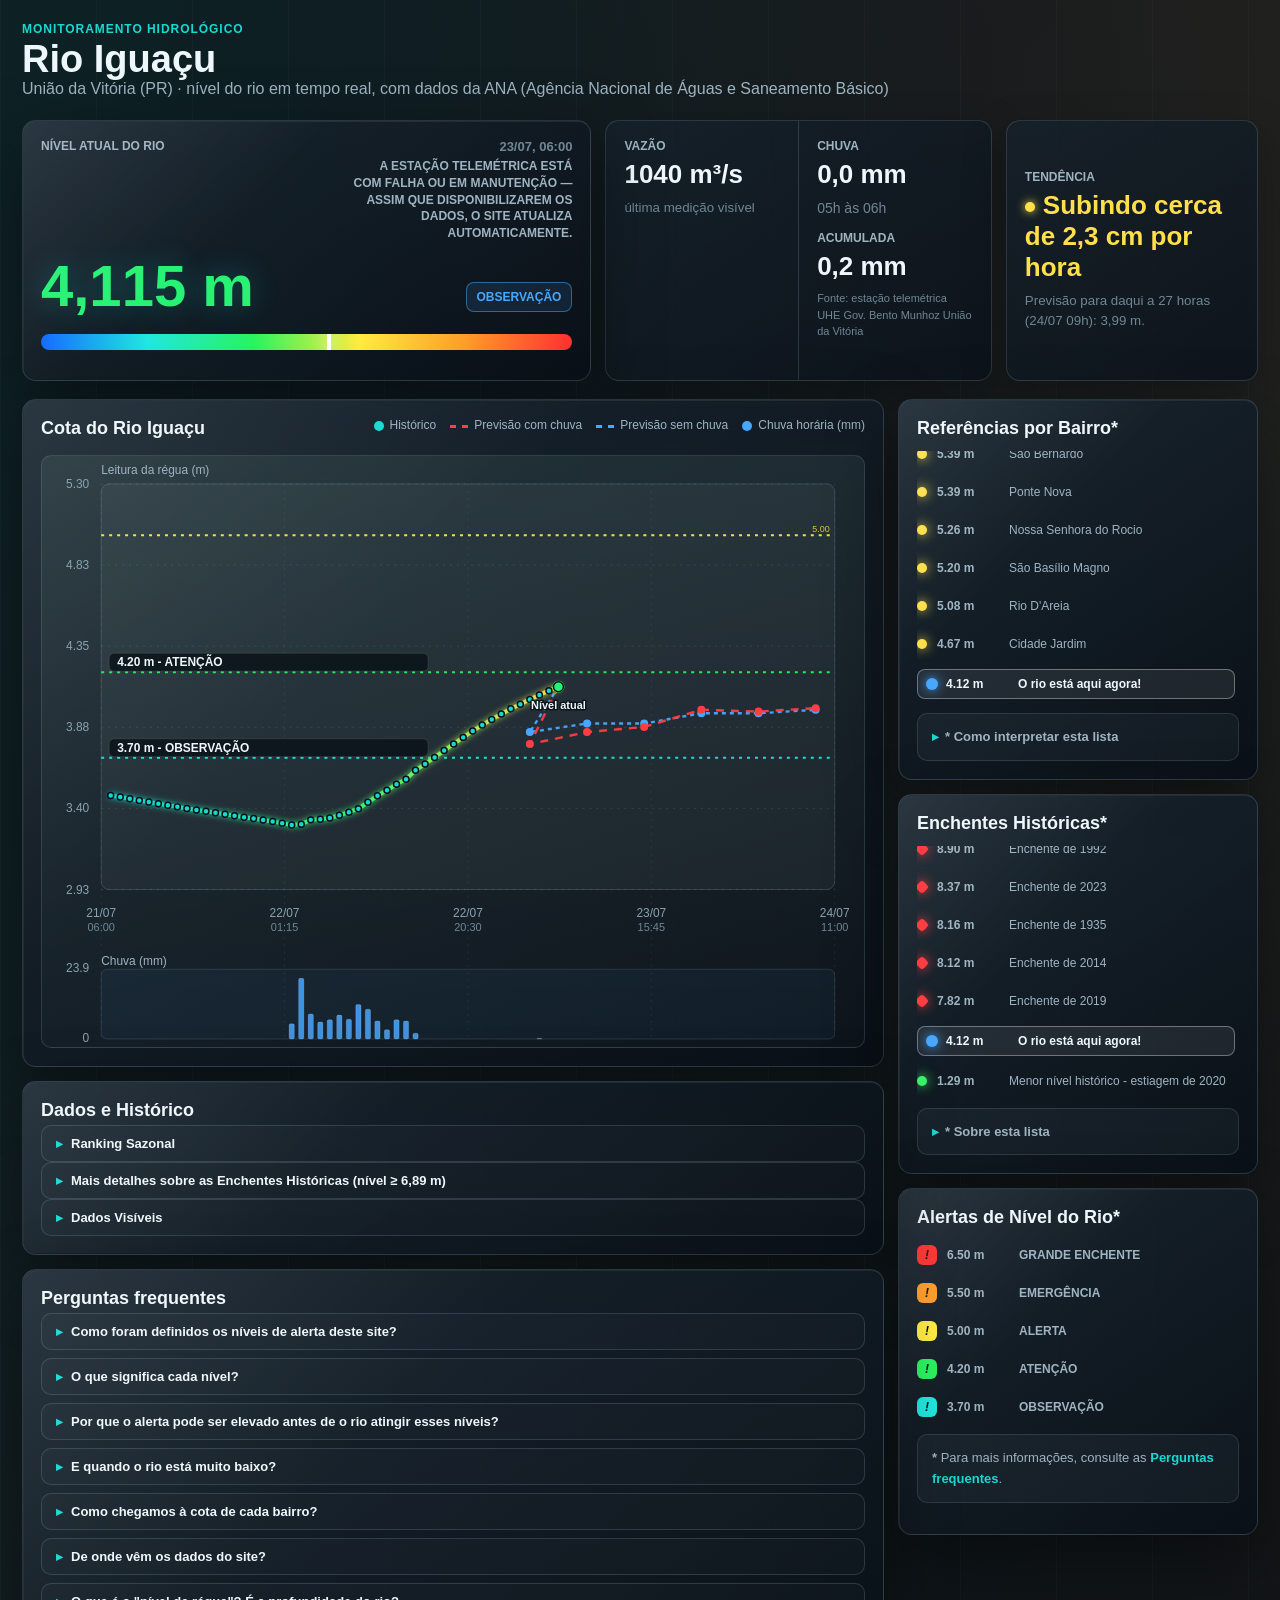
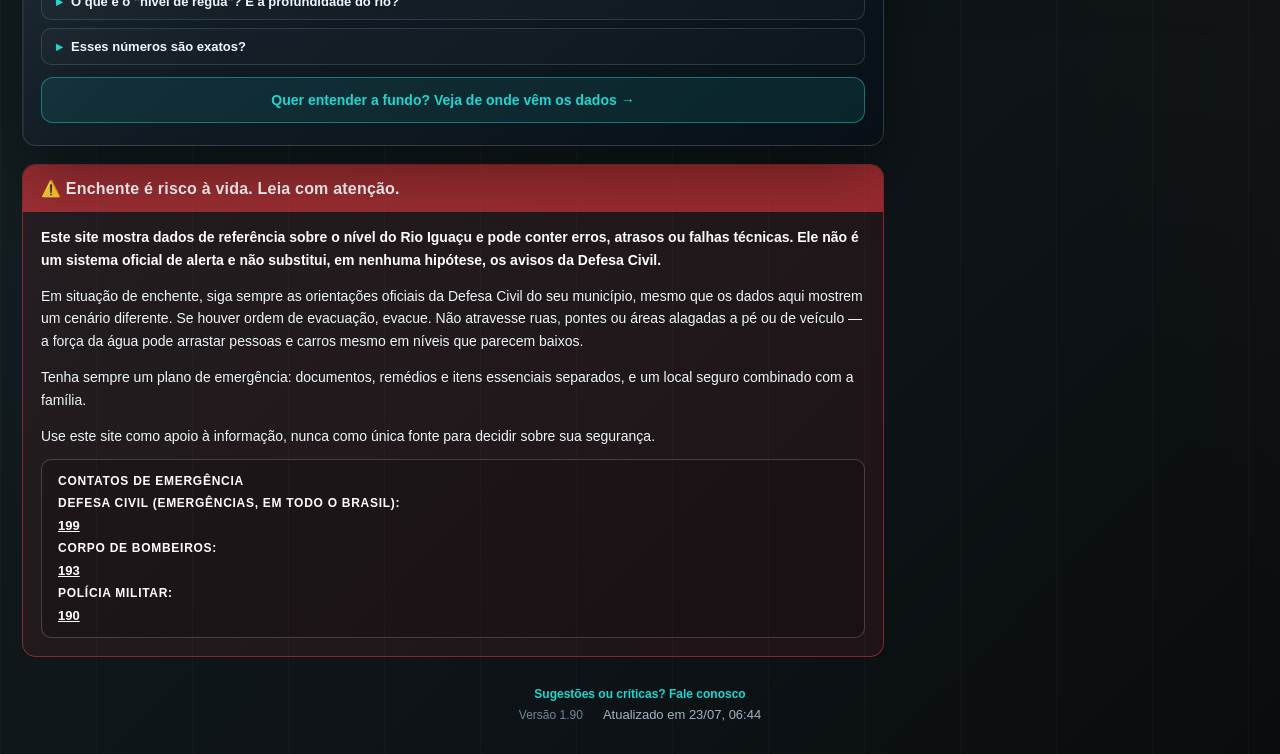
==== commit 39aa0765: "v1.90 - versao" ====
--- a/public/index.html
+++ b/public/index.html
@@ -25,7 +25,7 @@
 <meta name="twitter:title" content="Rio Iguaçu Hoje: nível, vazão, chuva e alerta de enchente em tempo real">
 <meta name="twitter:description" content="Site gratuito e público pra acompanhar o Rio Iguaçu em União da Vitória (PR) e Porto União (SC): cota atual, vazão, chuva, previsão de 48h e alertas de enchente, com dados oficiais da ANA.">
 <meta name="twitter:image" content="https://rioiguacu.com/og-image.png">
-<link rel="stylesheet" href="styles.css?v=1.89">
+<link rel="stylesheet" href="styles.css?v=1.90">
 <script type="application/ld+json">
 {
 "@context": "https://schema.org",
@@ -412,13 +412,13 @@
 <footer class="version-footer">
 <div class="footer-contact"><a href="mailto:contato@rioiguacu.com">Sugestões ou críticas? Fale conosco</a></div>
 <div class="footer-status">
-<span>Versão 1.89</span>
+<span>Versão 1.90</span>
 <span id="visitCounter" class="visit-counter"></span>
 <span id="syncStatus" class="sync">Iniciando...</span>
 </div>
 </footer>
 </main>
 
-<script src="app.js?v=1.89"></script>
+<script src="app.js?v=1.90"></script>
 </body>
 </html>
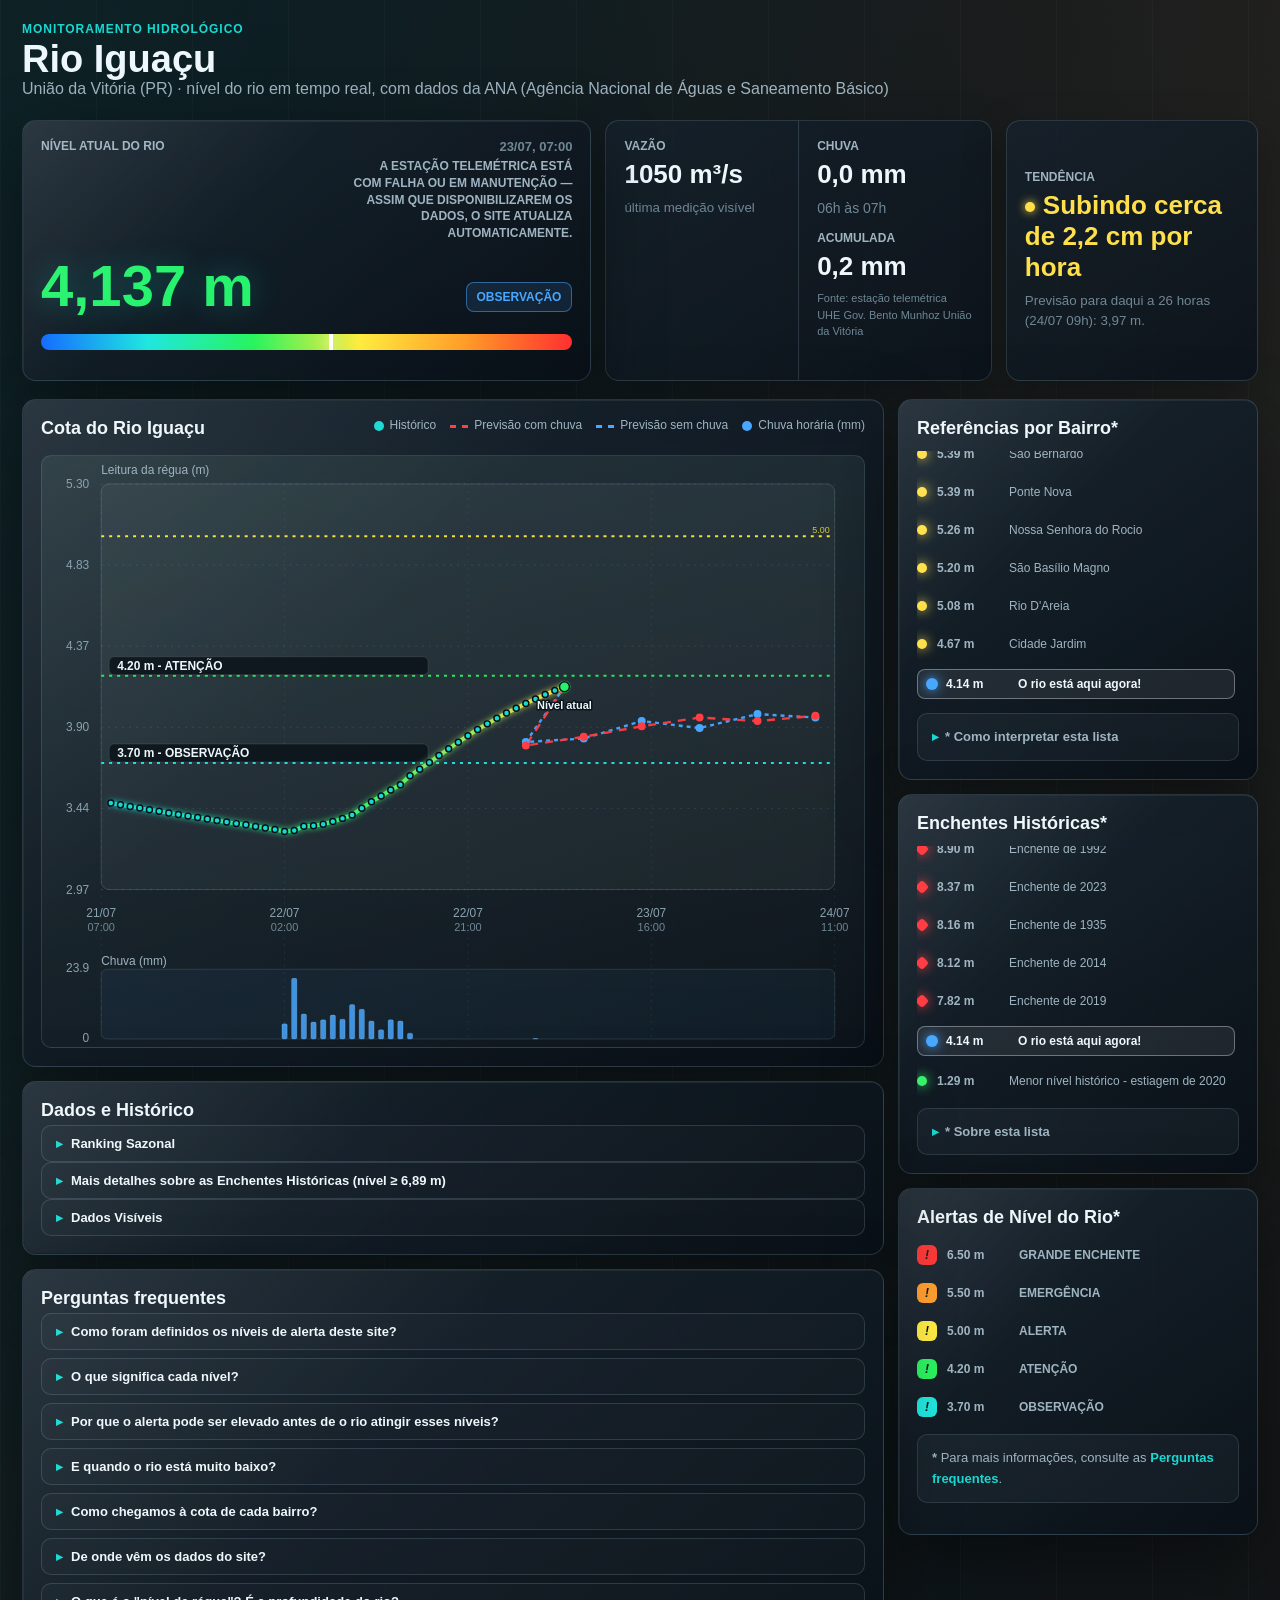
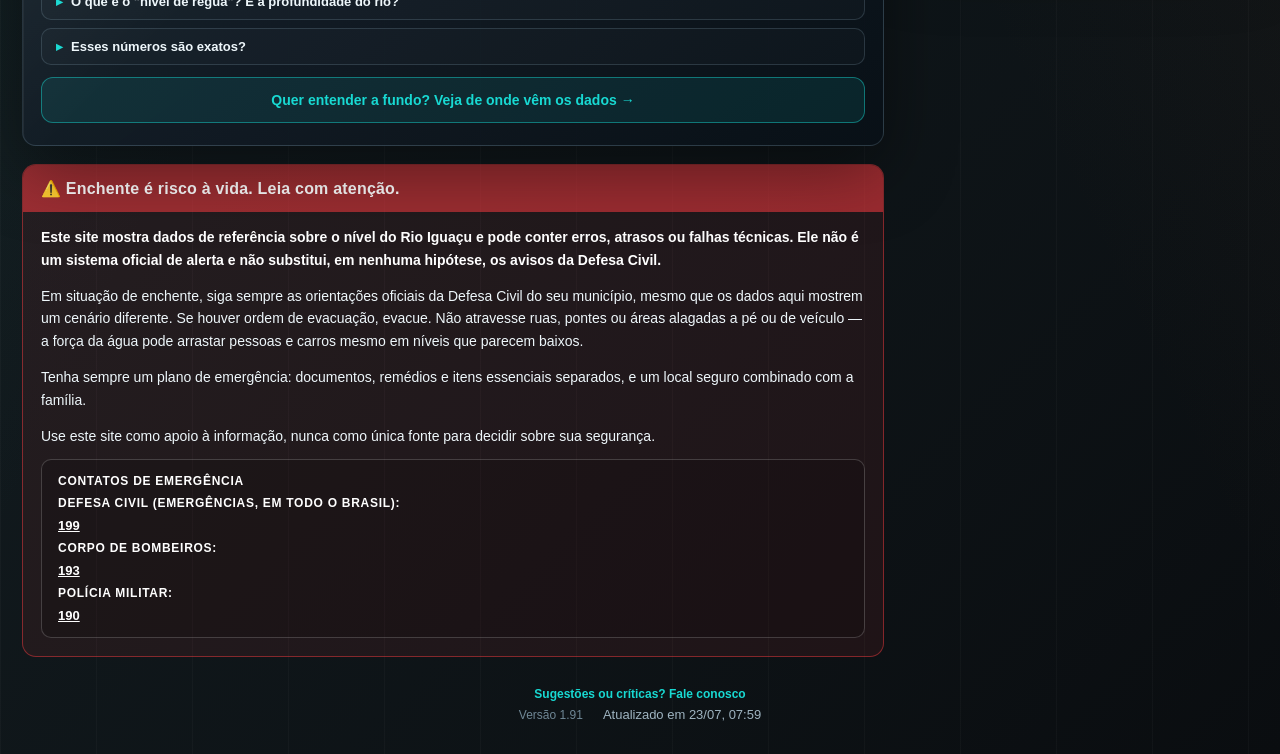
==== commit bdbcbe25: "v1.91 - versao" ====
--- a/public/index.html
+++ b/public/index.html
@@ -25,7 +25,7 @@
 <meta name="twitter:title" content="Rio Iguaçu Hoje: nível, vazão, chuva e alerta de enchente em tempo real">
 <meta name="twitter:description" content="Site gratuito e público pra acompanhar o Rio Iguaçu em União da Vitória (PR) e Porto União (SC): cota atual, vazão, chuva, previsão de 48h e alertas de enchente, com dados oficiais da ANA.">
 <meta name="twitter:image" content="https://rioiguacu.com/og-image.png">
-<link rel="stylesheet" href="styles.css?v=1.90">
+<link rel="stylesheet" href="styles.css?v=1.91">
 <script type="application/ld+json">
 {
 "@context": "https://schema.org",
@@ -412,13 +412,13 @@
 <footer class="version-footer">
 <div class="footer-contact"><a href="mailto:contato@rioiguacu.com">Sugestões ou críticas? Fale conosco</a></div>
 <div class="footer-status">
-<span>Versão 1.90</span>
+<span>Versão 1.91</span>
 <span id="visitCounter" class="visit-counter"></span>
 <span id="syncStatus" class="sync">Iniciando...</span>
 </div>
 </footer>
 </main>
 
-<script src="app.js?v=1.90"></script>
+<script src="app.js?v=1.91"></script>
 </body>
 </html>
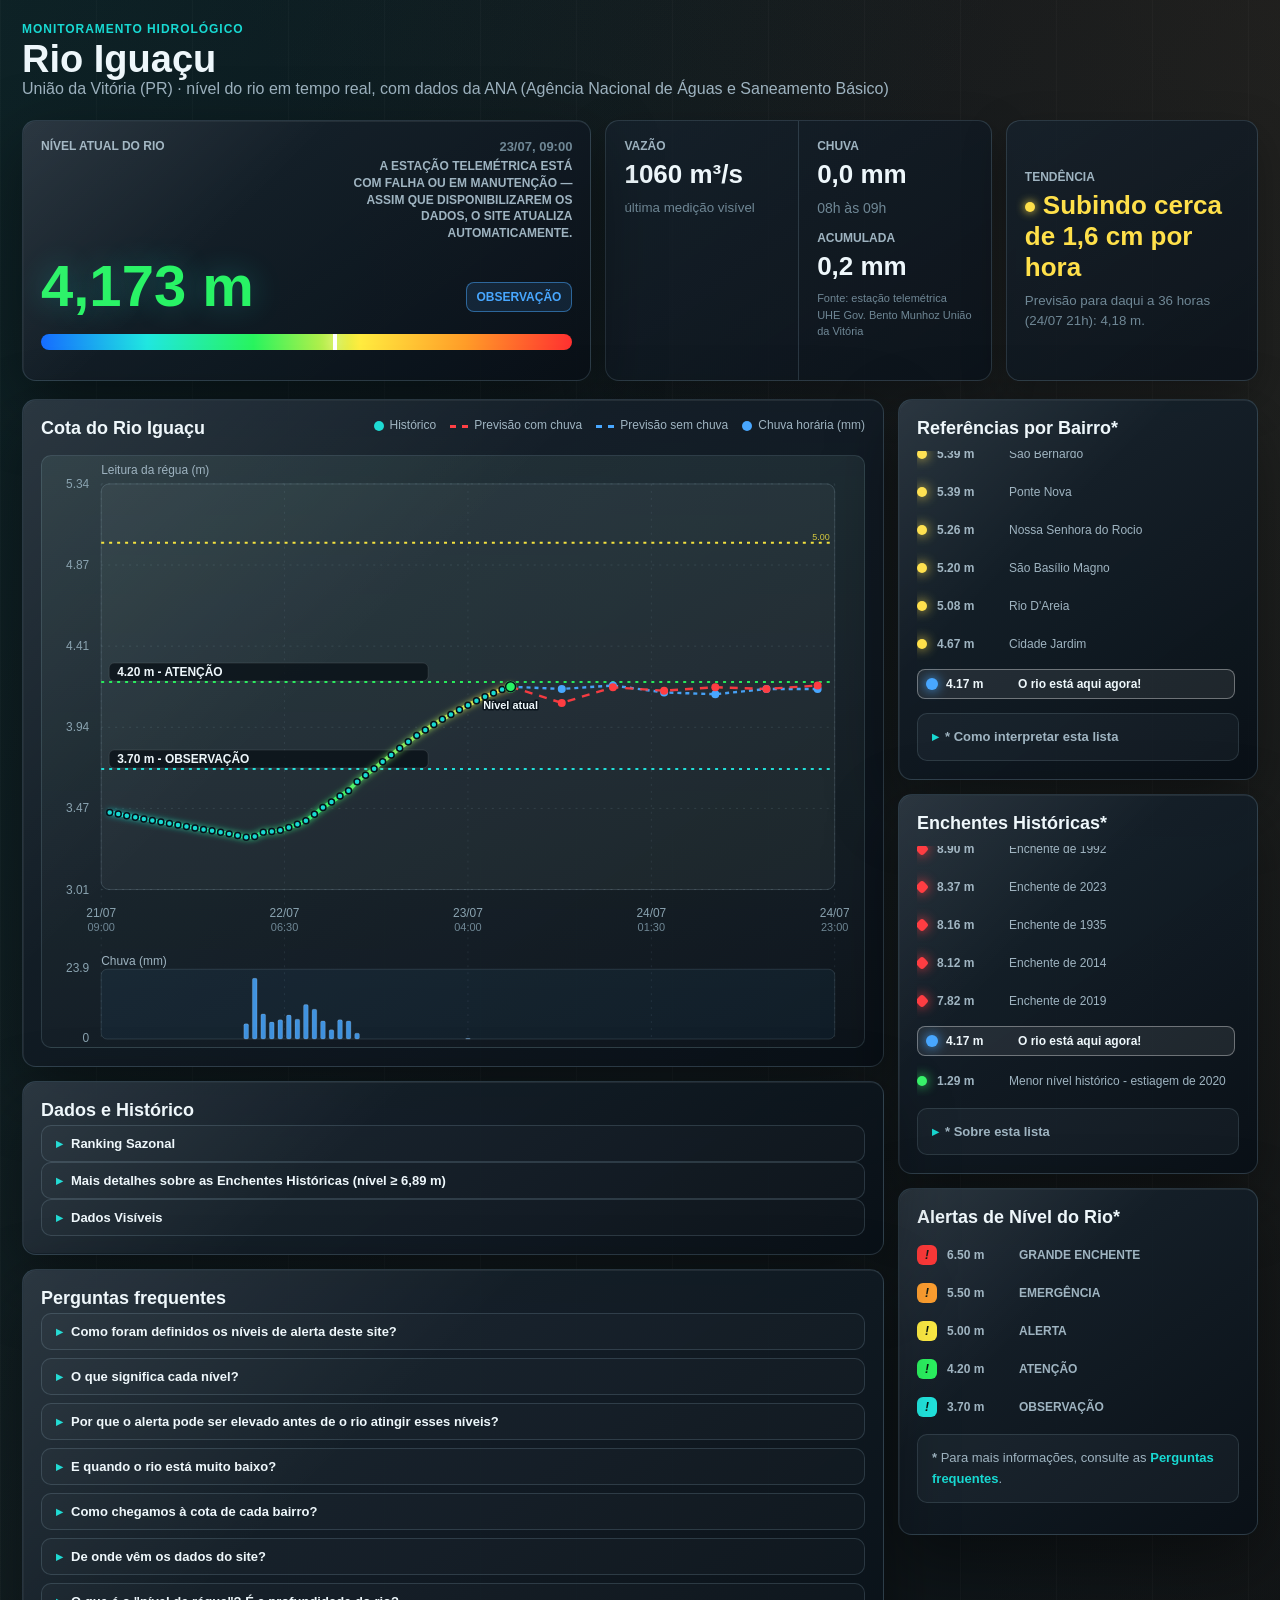
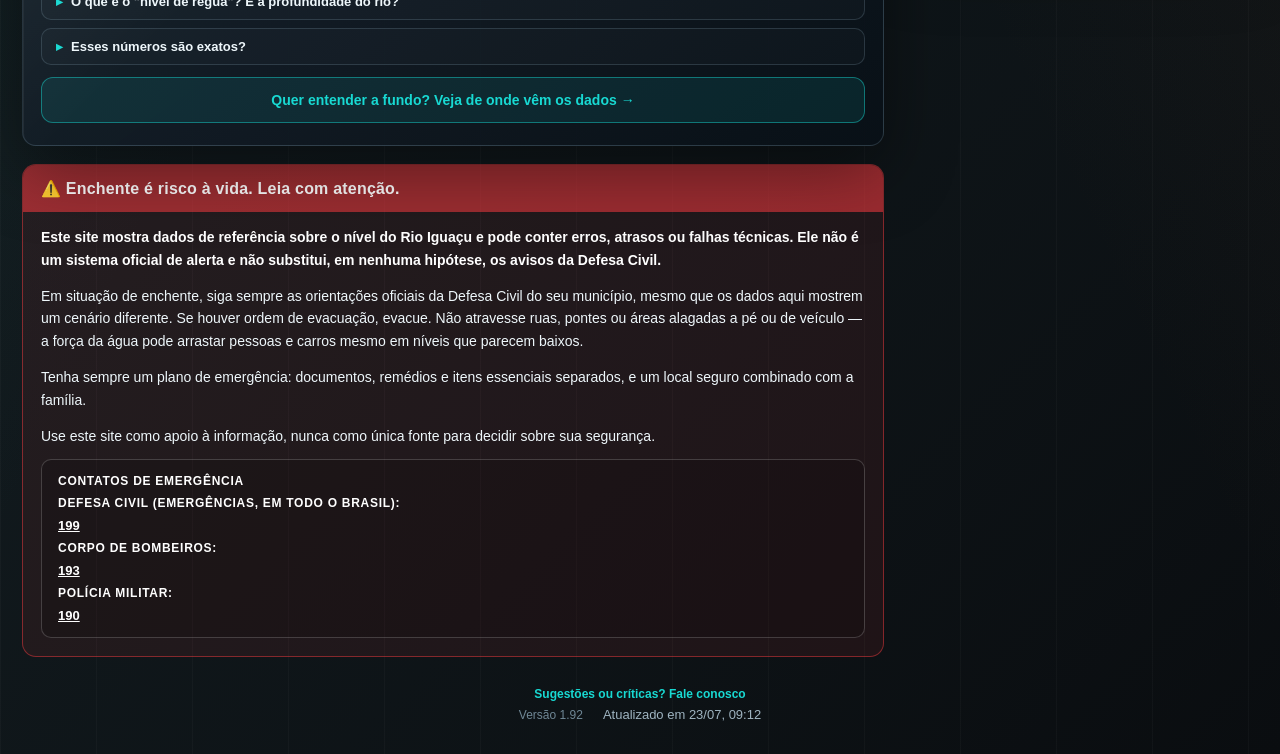
==== commit 5241d652: "v1.92 - versao" ====
--- a/public/index.html
+++ b/public/index.html
@@ -25,7 +25,7 @@
 <meta name="twitter:title" content="Rio Iguaçu Hoje: nível, vazão, chuva e alerta de enchente em tempo real">
 <meta name="twitter:description" content="Site gratuito e público pra acompanhar o Rio Iguaçu em União da Vitória (PR) e Porto União (SC): cota atual, vazão, chuva, previsão de 48h e alertas de enchente, com dados oficiais da ANA.">
 <meta name="twitter:image" content="https://rioiguacu.com/og-image.png">
-<link rel="stylesheet" href="styles.css?v=1.91">
+<link rel="stylesheet" href="styles.css?v=1.92">
 <script type="application/ld+json">
 {
 "@context": "https://schema.org",
@@ -412,13 +412,13 @@
 <footer class="version-footer">
 <div class="footer-contact"><a href="mailto:contato@rioiguacu.com">Sugestões ou críticas? Fale conosco</a></div>
 <div class="footer-status">
-<span>Versão 1.91</span>
+<span>Versão 1.92</span>
 <span id="visitCounter" class="visit-counter"></span>
 <span id="syncStatus" class="sync">Iniciando...</span>
 </div>
 </footer>
 </main>
 
-<script src="app.js?v=1.91"></script>
+<script src="app.js?v=1.92"></script>
 </body>
 </html>
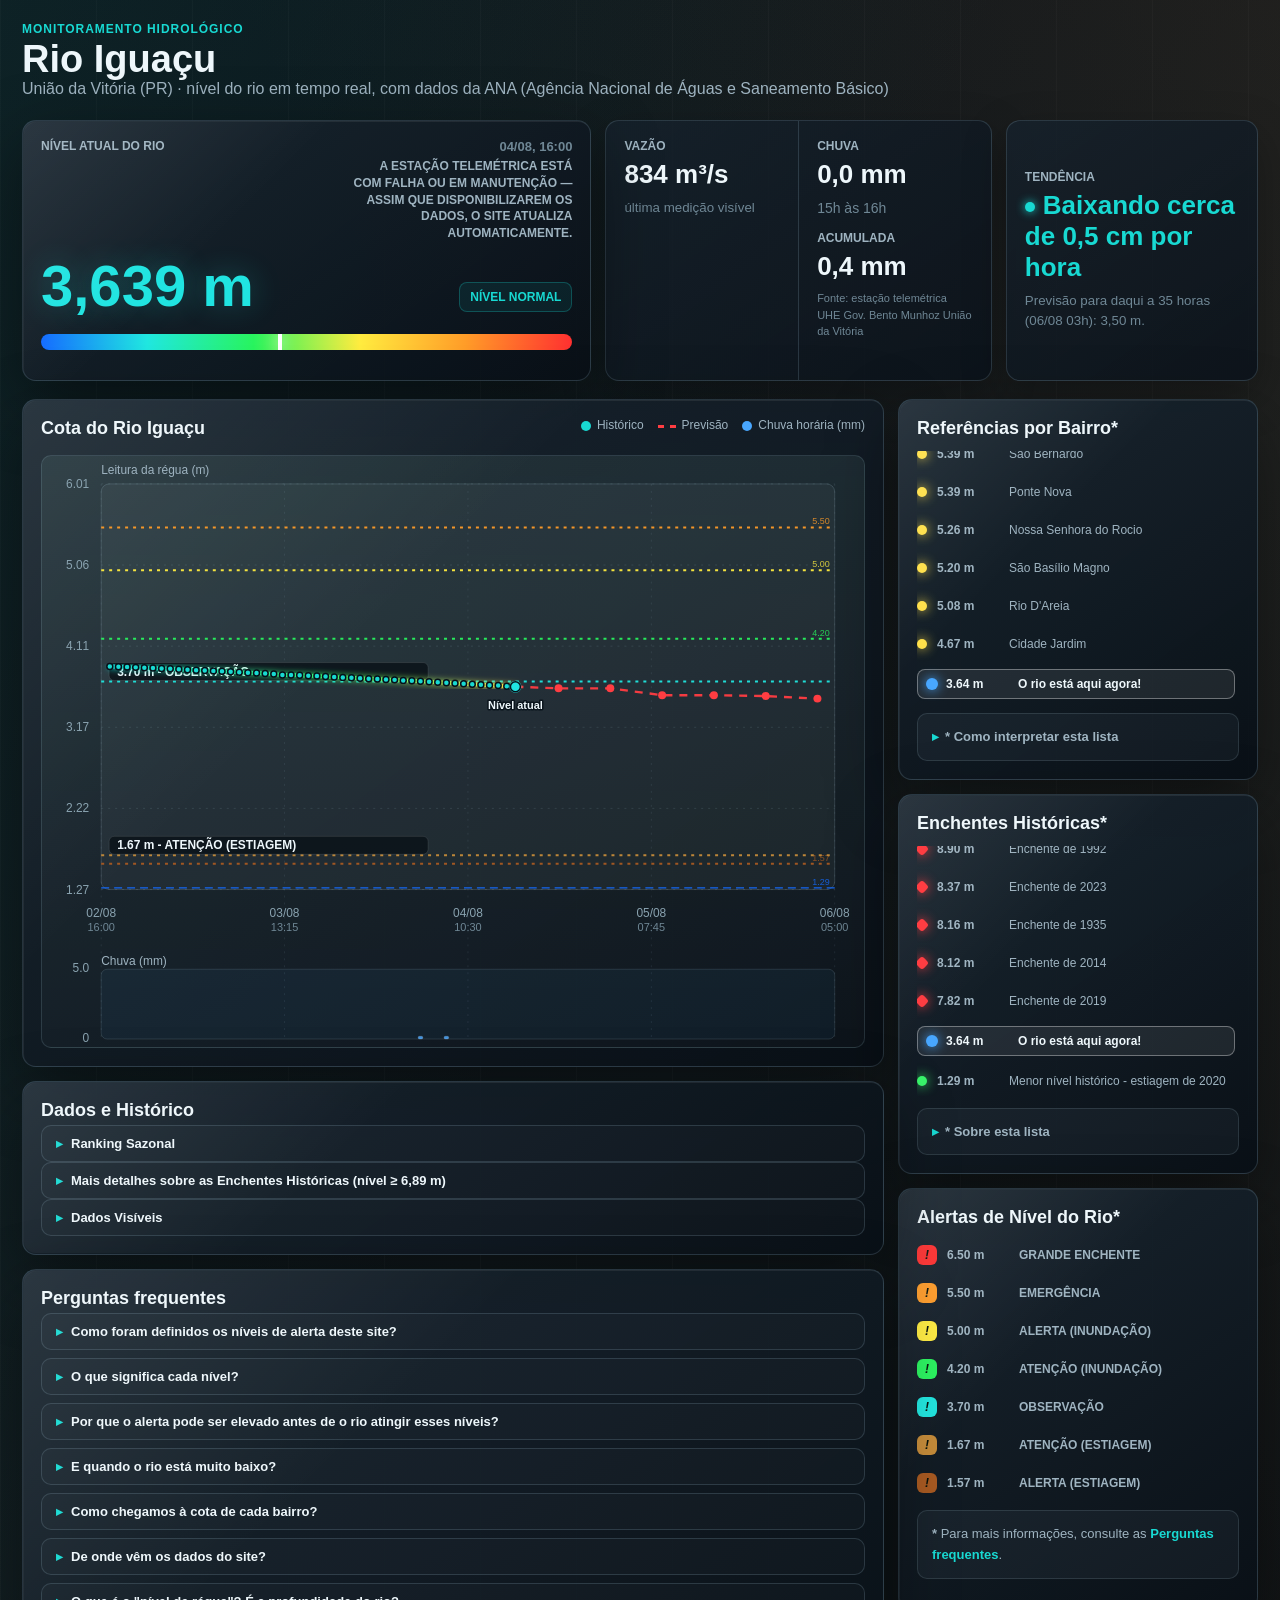
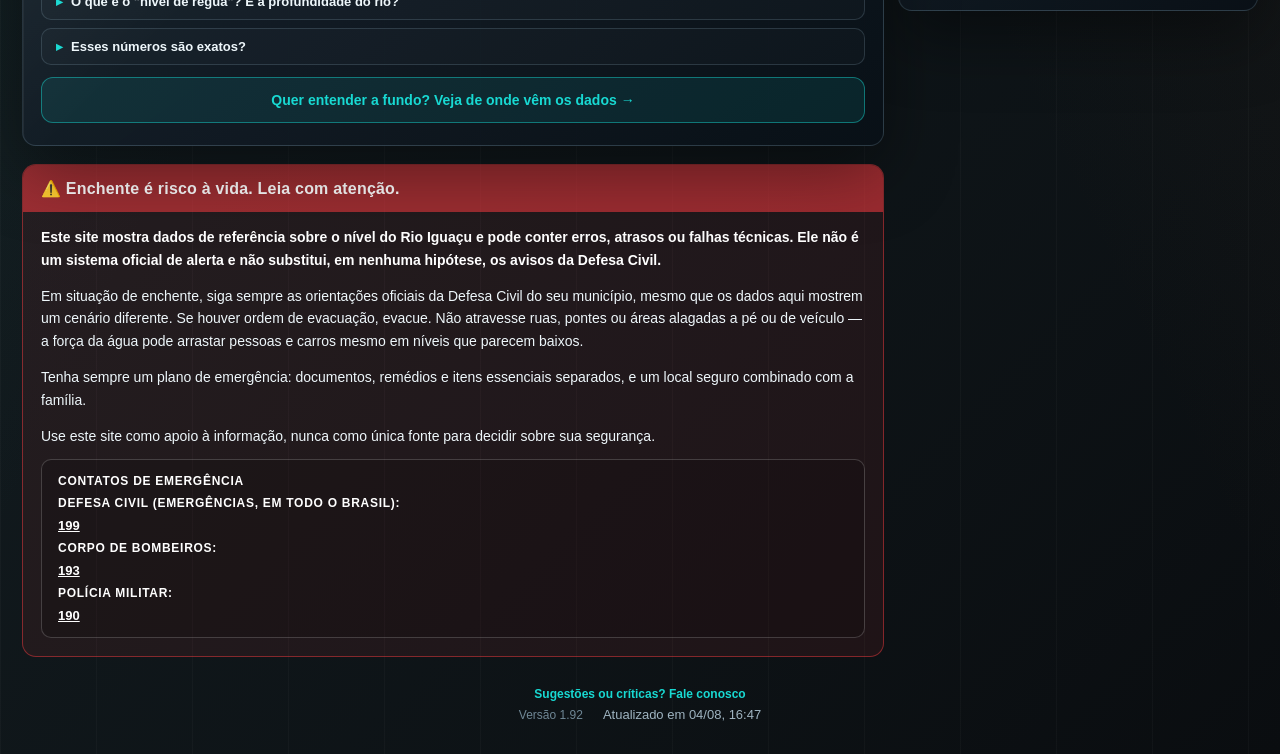
==== commit 00266330: "v1.93 - cache-buster do app.js/styles.css para refletir mudanca de estiagem" ====
--- a/public/index.html
+++ b/public/index.html
@@ -25,7 +25,7 @@
 <meta name="twitter:title" content="Rio Iguaçu Hoje: nível, vazão, chuva e alerta de enchente em tempo real">
 <meta name="twitter:description" content="Site gratuito e público pra acompanhar o Rio Iguaçu em União da Vitória (PR) e Porto União (SC): cota atual, vazão, chuva, previsão de 48h e alertas de enchente, com dados oficiais da ANA.">
 <meta name="twitter:image" content="https://rioiguacu.com/og-image.png">
-<link rel="stylesheet" href="styles.css?v=1.92">
+<link rel="stylesheet" href="styles.css?v=1.93">
 <script type="application/ld+json">
 {
 "@context": "https://schema.org",
@@ -419,6 +419,6 @@
 </footer>
 </main>
 
-<script src="app.js?v=1.92"></script>
+<script src="app.js?v=1.93"></script>
 </body>
 </html>
--- a/public/styles.css
+++ b/public/styles.css
@@ -225,6 +225,18 @@
   background: rgba(255, 159, 46, .14);
 }
 
+.level-badge.badge-estiagem-atencao {
+  border-color: rgba(198, 140, 58, .55);
+  color: rgb(210, 160, 90);
+  background: rgba(198, 140, 58, .14);
+}
+
+.level-badge.badge-estiagem-alerta {
+  border-color: rgba(168, 90, 34, .6);
+  color: rgb(196, 120, 60);
+  background: rgba(168, 90, 34, .16);
+}
+
 .level-badge.badge-muito-alta {
   border-color: rgba(255, 61, 66, .6);
   color: var(--red);
@@ -332,11 +344,7 @@
   box-shadow: 0 16px 44px rgba(0, 0, 0, .28);
 }
 
-/* Espaço acima do valor grande (rótulo -> valor) reduzido de 14px pra 6px --
-   pedido do usuário, 22/07/2026, v1.89: ficava muita distância entre "CHUVA"
-   e "0,0 mm", e entre "ACUMULADA" e "108,2 mm". Afeta igualmente #flowValue
-   e #trendValue (mesma regra genérica), o que é desejado -- deixa todos os
-   rótulos mais próximos dos valores. */
+
 .metric-card strong {
   display: block;
   margin: 6px 0 8px;
@@ -348,37 +356,18 @@
   line-height: 1.5;
 }
 
-/* Linha "08h às 09h" abaixo do valor de chuva -- indica o intervalo de 1h
-   coberto por "Chuva X mm" (pedido do usuário, 22/07/2026, v1.83). Ficou do
-   mesmo tamanho de #rainAccum na v1.85 (14px), mas na v1.86 o #rainAccum
-   subiu pra 26px (mesmo tamanho do valor grande) e .rain-hora ficou em
-   14px -- usuário só pediu pra aumentar o acumulado dessa vez, não o
-   horário. Se pedir pra igualar de novo, reavaliar os dois tamanhos juntos. */
+
 .rain-hora {
   display: block;
   font-size: 14px;
 }
 
-/* "Acumulada" (rótulo) + #rainAccum (valor "X mm") reestruturados na v1.88
-   pra ficar exatamente como "Chuva" + #rainValue: um <span> de rótulo
-   (pega o estilo de ".metric-card span" automaticamente -- mesmo
-   uppercase/cinza/12px do resto) seguido de um <strong> pro valor grande
-   (pega ".metric-card strong" automaticamente -- mesmo 26px/22px, branco,
-   negrito de "0,0 mm"). Antes (v1.83-v1.87) "acumulada X mm" era um único
-   <small> com o texto inteiro junto, o que fazia a palavra "acumulada"
-   ficar do mesmo tamanho gigante do valor e quebrar linha de forma feia.
-   Pedido do usuário, 22/07/2026. Sem CSS próprio agora -- só a marcação
-   HTML mudou (index.html), os elementos herdam os estilos genéricos. */
-
-/* Espaço entre "16h às 17h" (.rain-hora) e "ACUMULADA" aumentado -- sem essa
-   margem os dois ficavam quase colados (span/small não têm margem própria).
-   Pedido do usuário, 22/07/2026, v1.89. */
+
 .rain-accum-label {
   margin-top: 12px;
 }
 
-/* "Fonte: ..." abaixo de "acumulada X mm" -- pedido do usuário, 22/07/2026,
-   v1.84. Fica discreta, no mesmo estilo de .rain-hora. */
+
 .rain-fonte {
   display: block;
   font-size: 11px;
@@ -390,13 +379,7 @@
   padding: 0;
 }
 
-/* Alinhamento do conteúdo ao topo (era "center") -- com o bloco de Chuva mais
-   alto (5 linhas: rótulo, valor, horário, "acumulada", valor, fonte), o
-   bloco de Vazão (só 3 linhas) ficava com o conteúdo centralizado no meio de
-   um card muito mais alto que o necessário, parecendo um objeto grande
-   demais pro pouco texto. Pedido do usuário, 22/07/2026, v1.89. Só afeta
-   Vazão/Chuva (.metric-block, dentro de .metric-split) -- não afeta o card
-   "Tendência" (é .metric-card direto, sem .metric-block, mantém center). */
+
 .metric-block {
   flex: 1;
   min-width: 0;
@@ -1006,25 +989,11 @@
   border-radius: 14px;
   margin-bottom: 20px;
   overflow: hidden;
-  /* Mesma largura da coluna do FAQ/gráfico/histórico em .main-grid (coluna 1,
-     minmax(720px, 1fr)) -- antes o bloco esticava até a largura total do
-     .shell, bem maior que a coluna 360px + 14px de gap reservada pro
-     side-panel. 374px = 360px (side-panel) + 14px (gap). Pedido do usuário,
-     20/07/2026: "MANTENHA O TAMANHO DO BLOCO ANTERIOR PERGUNTAS FREQUENTES". */
+  
   max-width: calc(100% - 374px);
 }
 
-/* Este bloco precisa vir DEPOIS da regra .safety-warning acima (não dentro
-   do primeiro @media (max-width: 1120px), lá em cima no arquivo) -- CSS
-   resolve empate de especificidade pela ordem de origem, então uma regra
-   de media query que aparece ANTES da regra base é irrelevante: a regra
-   base (sem @media), por vir depois no arquivo, sempre vencia e o
-   max-width: calc(100% - 374px) ficava aplicado mesmo no celular, dando
-   largura negativa e quebrando o layout. Bug introduzido na v1.72,
-   corrigido na v1.73 (usuário reportou "estragou no modo celular").
-   Abaixo de 1120px o main-grid vira coluna única (100% de largura) -- o
-   safety-warning acompanha, senão ficaria mais estreito que o FAQ logo
-   acima dele nesse breakpoint. */
+
 @media (max-width: 1120px) {
   .safety-warning {
     max-width: none;
@@ -1114,10 +1083,7 @@
   margin-top: 4px;
 }
 
-/* As duas colunas viram uma grade de 2 linhas (subtítulos na linha 1, tabelas
-   na linha 2) via `order`, então cada linha se ajusta à altura do maior
-   conteúdo -- garante que as duas tabelas sempre comecem na mesma altura,
-   não importa em quantas linhas cada subtítulo quebrar. */
+
 .rank-sub-1 { order: 1; }
 .rank-sub-2 { order: 2; }
 .rank-table-1 { order: 3; }
@@ -1276,8 +1242,7 @@
     gap: 4px;
   }
 
-  /* Coluna única: volta pra ordem natural de leitura (subtítulo 1, tabela 1,
-     subtítulo 2, tabela 2) em vez da ordem de 2 linhas usada no desktop. */
+  
   .rank-sub-1 { order: 1; }
   .rank-table-1 { order: 2; }
   .rank-sub-2 { order: 3; }
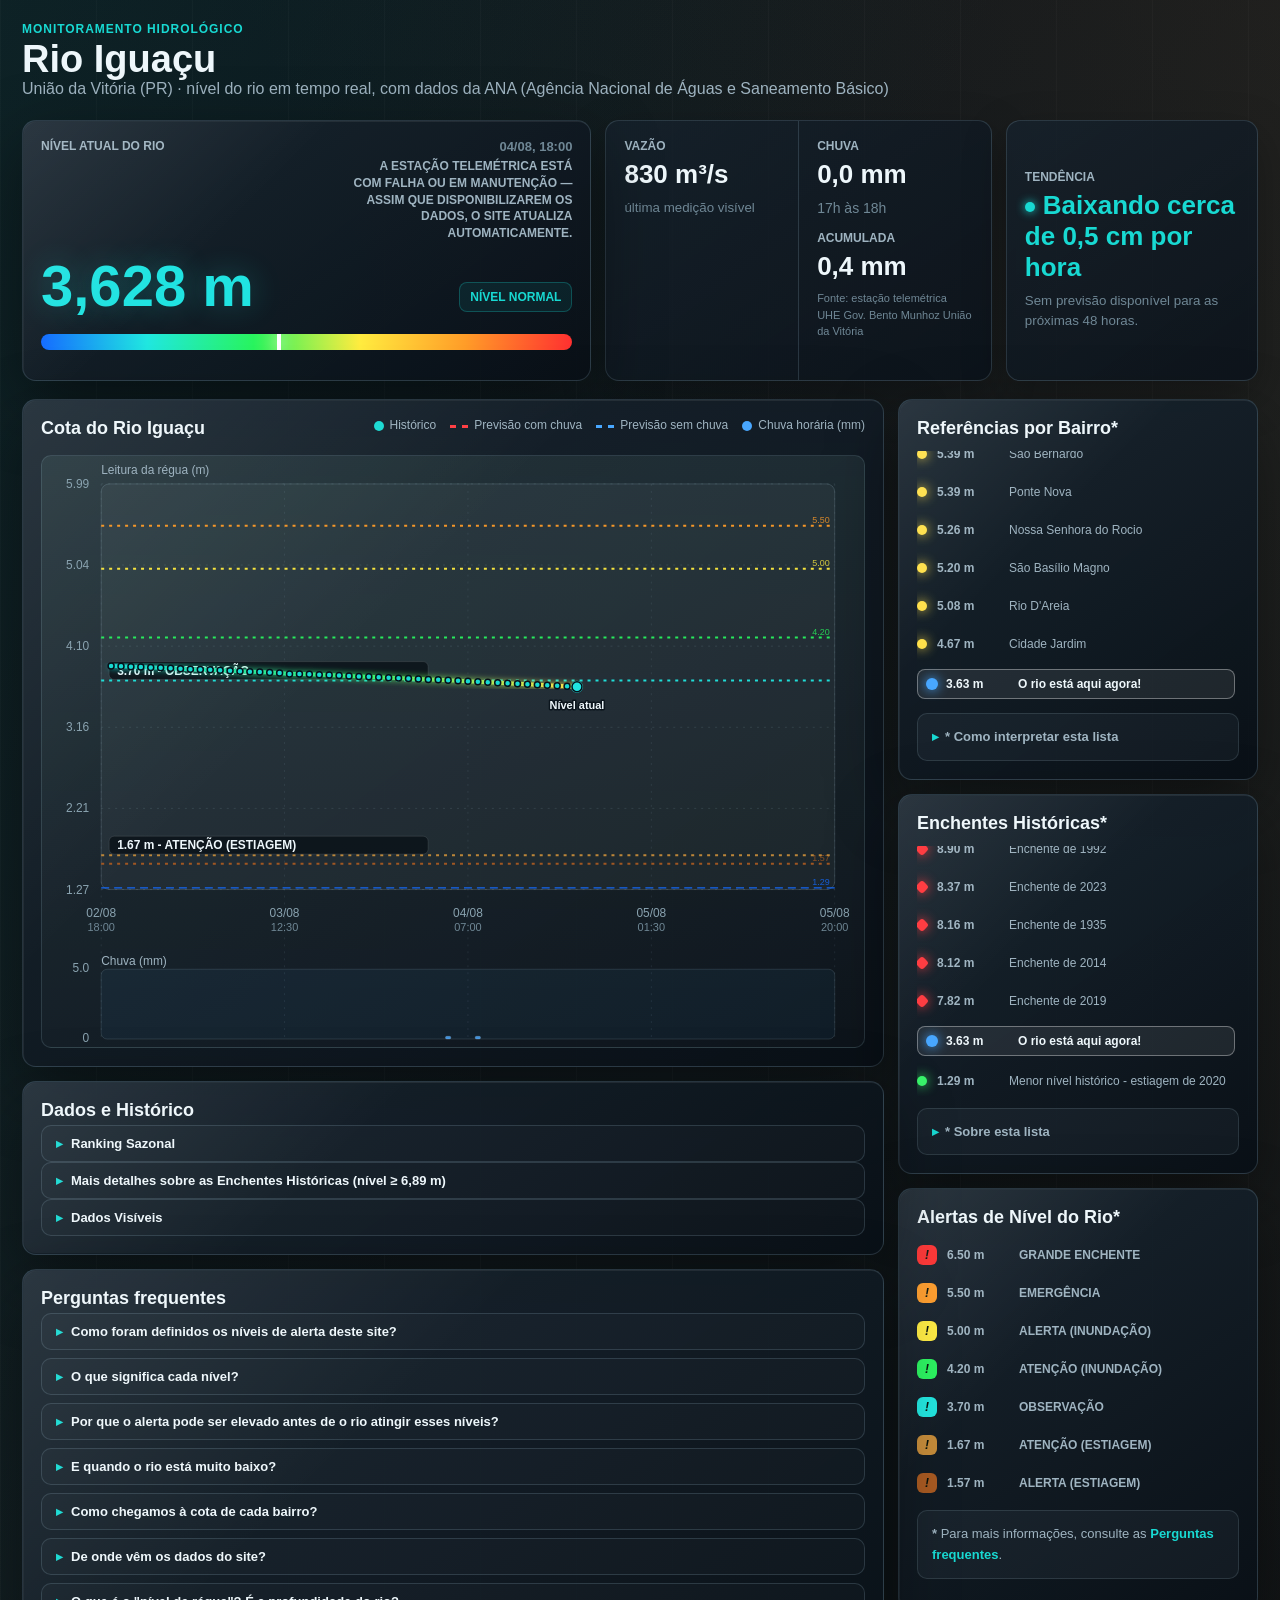
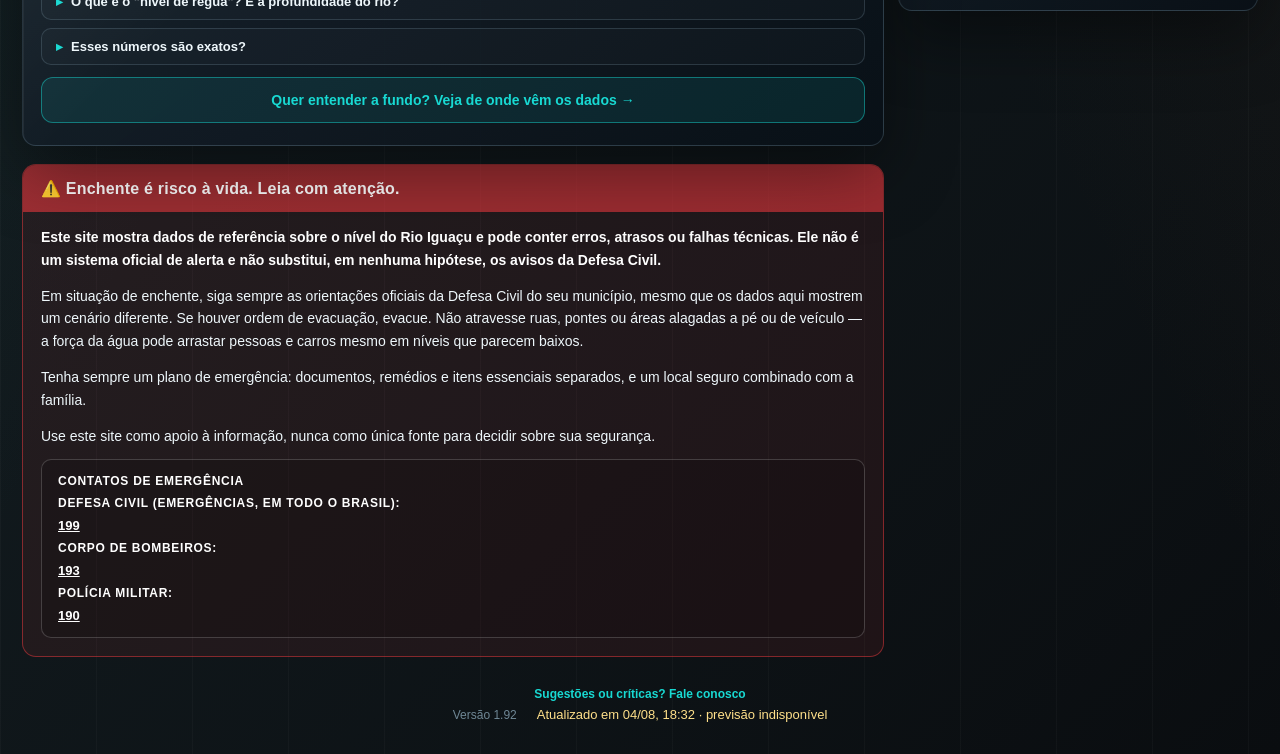
==== commit 1c5027df: "Explica origem IAT/Hidroinfo Parana dos limiares de estiagem na FAQ de metodologia Added information" ====
--- a/public/index.html
+++ b/public/index.html
@@ -340,6 +340,7 @@
 <p>Os níveis foram definidos por análise estatística da série histórica de medições diárias do Rio Iguaçu em União da Vitória, mantida pela Agência Nacional de Águas e Saneamento Básico (ANA) desde 1930 — mais de 35 mil registros diários de nível de régua, disponíveis publicamente no portal HidroWeb (estação 65310000).</p>
 <p>Dessa série foram calculados dois parâmetros fundamentais: a <strong>média histórica</strong>, de 2,67 m, e o <strong>desvio padrão</strong>, de 1,08 m — medida estatística que expressa quanto o nível do rio costuma variar em torno da média. Aplicando o modelo da <strong>distribuição normal</strong>, ferramenta clássica da estatística para descrever fenômenos naturais, cada nível de alerta corresponde a um grau crescente de afastamento do comportamento habitual do rio — e, portanto, a um grau crescente de raridade.</p>
 <p>Como rios não seguem perfeitamente a distribuição normal — o Iguaçu possui um piso físico próximo de 1,30 m, mas não possui teto nas enchentes —, cada limiar foi verificado também por contagem direta na série histórica: a frequência real com que aquele nível foi atingido em 96 anos de medições. Os dois métodos convergem, e são as frequências reais que apresentamos a seguir, por serem verificáveis por qualquer pessoa a partir dos dados públicos.</p>
+<p>Os dois limiares de estiagem — Atenção (Estiagem), em 1,67 m, e Alerta (Estiagem), em 1,57 m — não seguem esse modelo estatístico: eles vêm do Sistema de Informações Hidrológicas (Hidroinfo Paraná) do Instituto Água e Terra (IAT), que classifica o status de estiagem por estação usando limiares próprios definidos pelo órgão. A estação de referência do IAT para União da Vitória é a mesma estação telemétrica usada neste site (código ANA 65310001).</p>
 </details>
 </details>
 
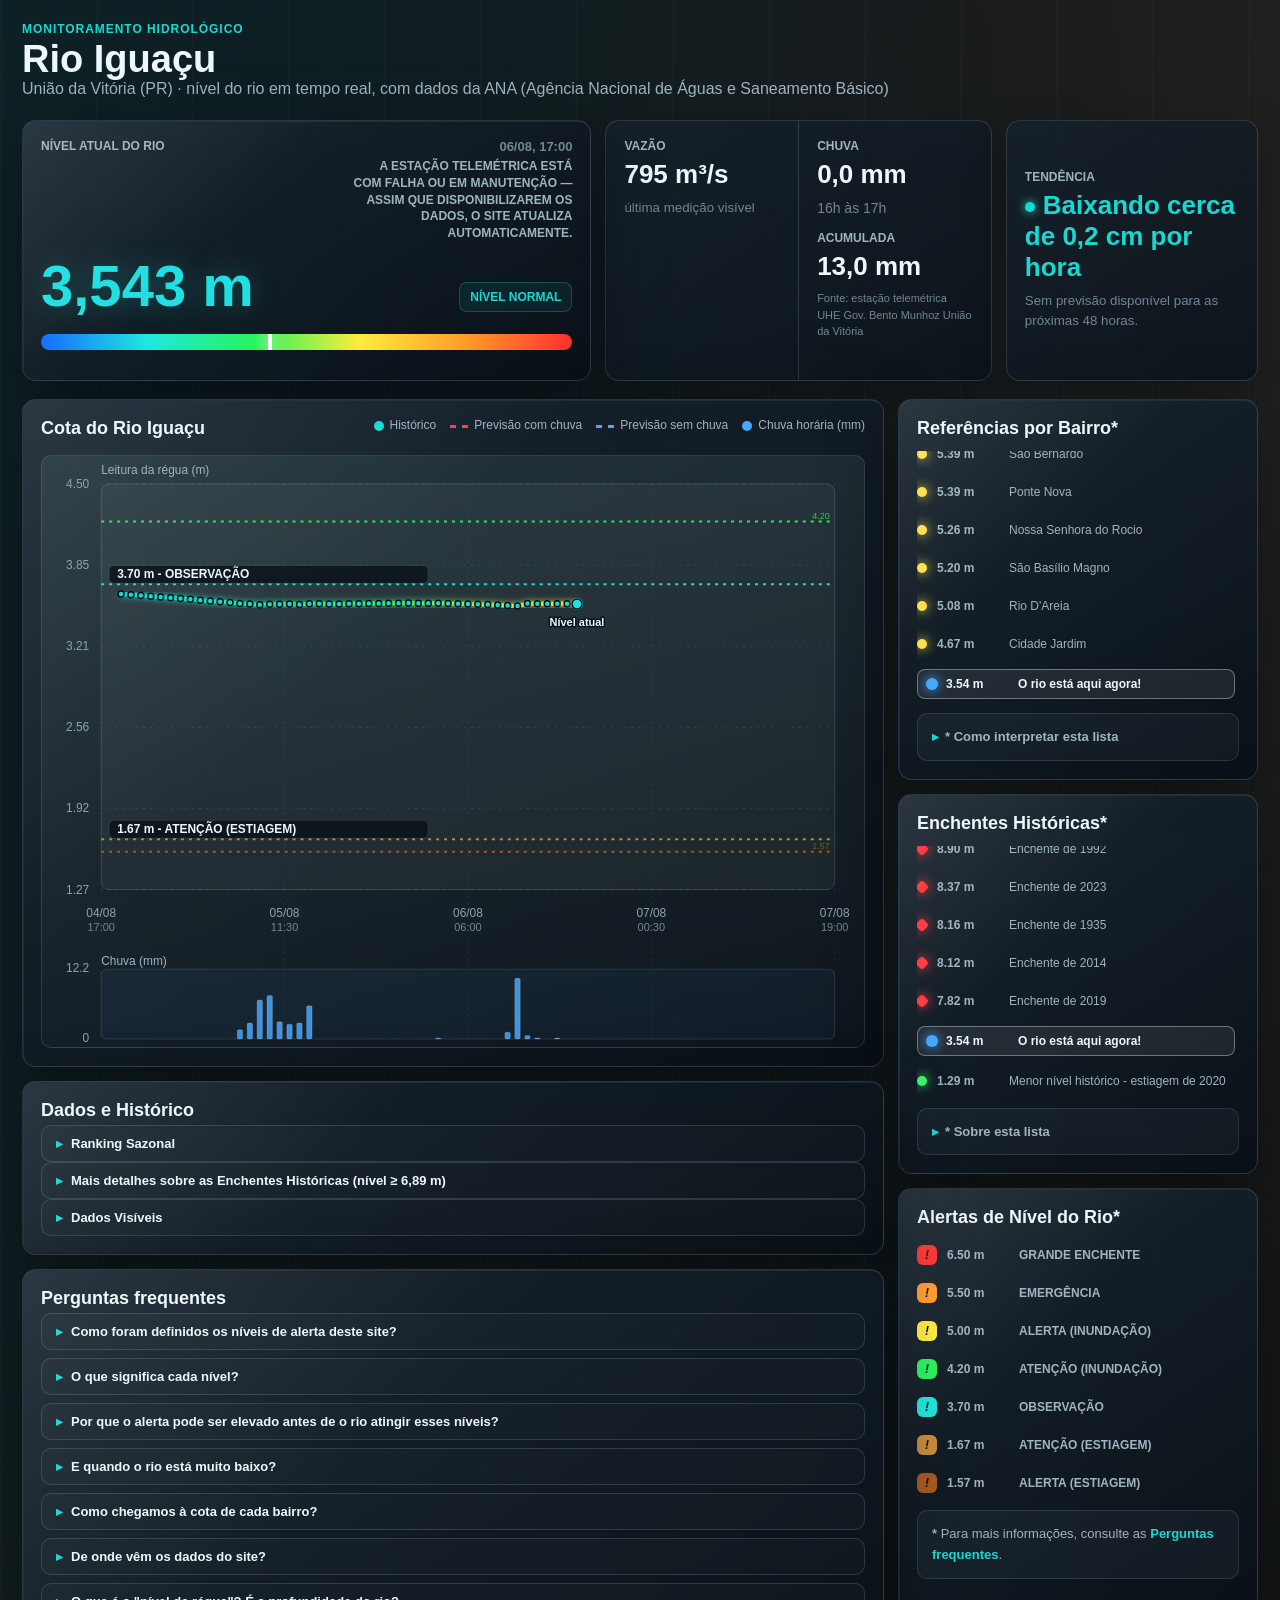
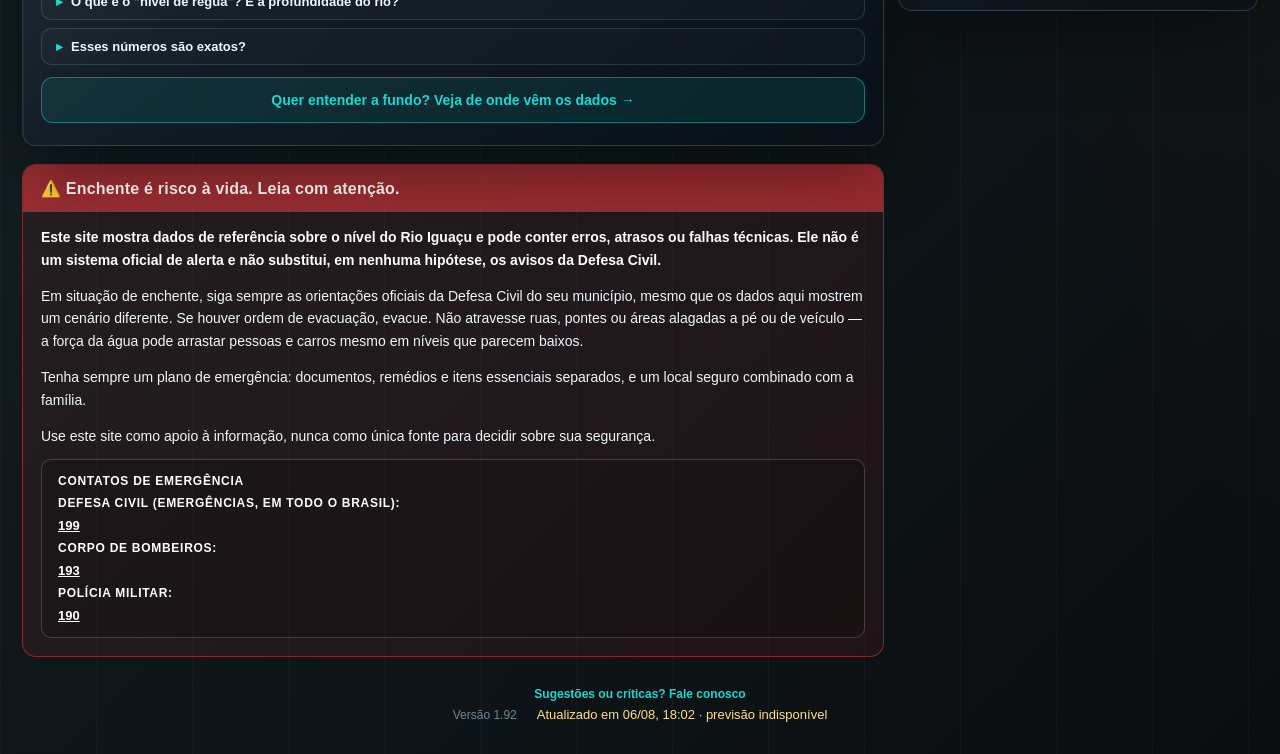
==== commit 72a57a00: "v1.94 - cache-buster do app.js para refletir limite de 2 linhas de referencia" ====
--- a/public/index.html
+++ b/public/index.html
@@ -420,6 +420,6 @@
 </footer>
 </main>
 
-<script src="app.js?v=1.93"></script>
+<script src="app.js?v=1.94"></script>
 </body>
 </html>
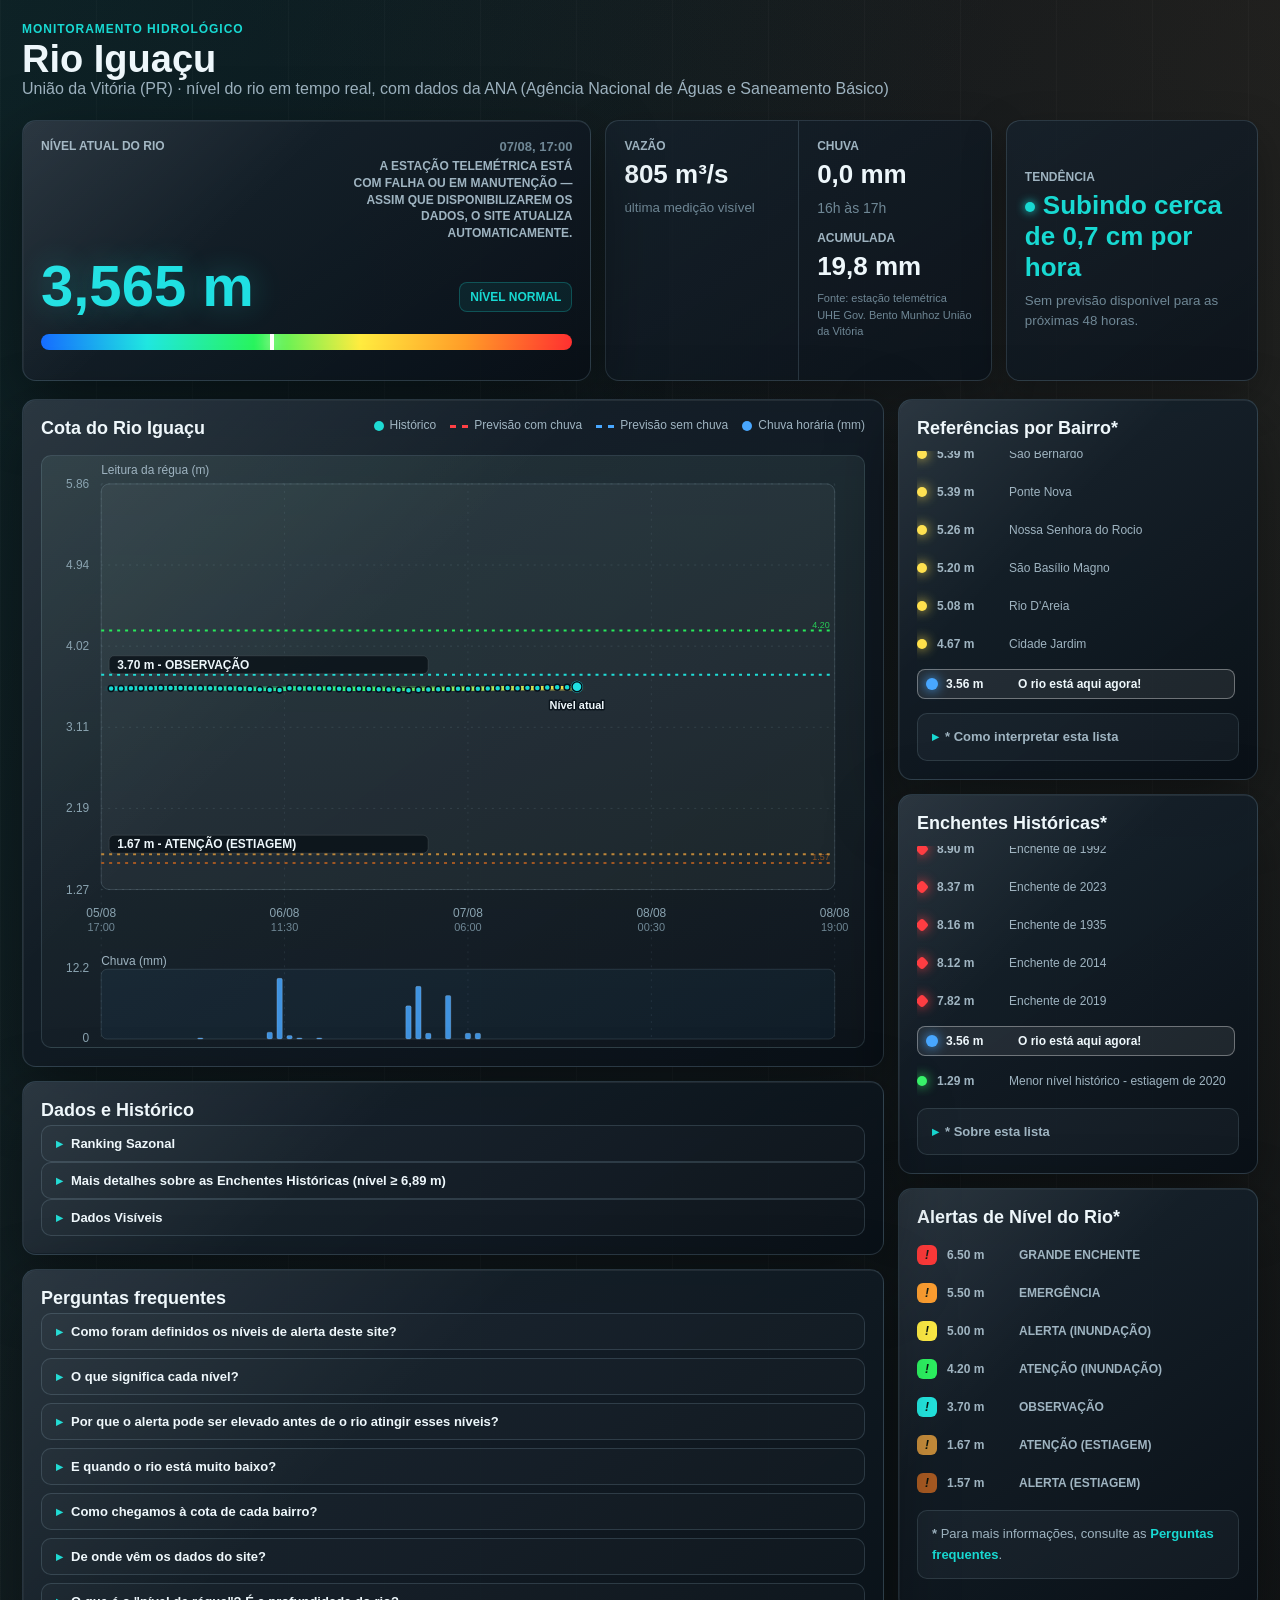
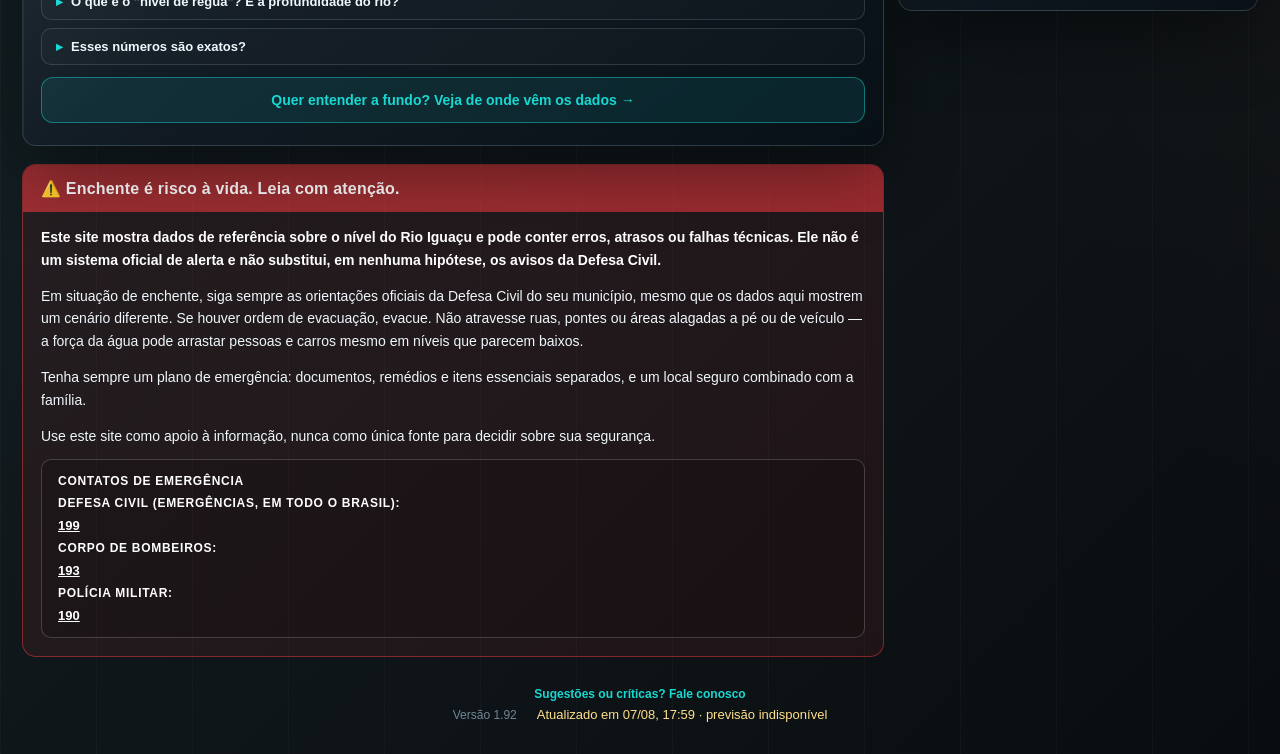
==== commit f215cdf3: "v1.95 - cache-buster do app.js para refletir centralizacao do nivel atual" ====
--- a/public/index.html
+++ b/public/index.html
@@ -420,6 +420,6 @@
 </footer>
 </main>
 
-<script src="app.js?v=1.94"></script>
+<script src="app.js?v=1.95"></script>
 </body>
 </html>
